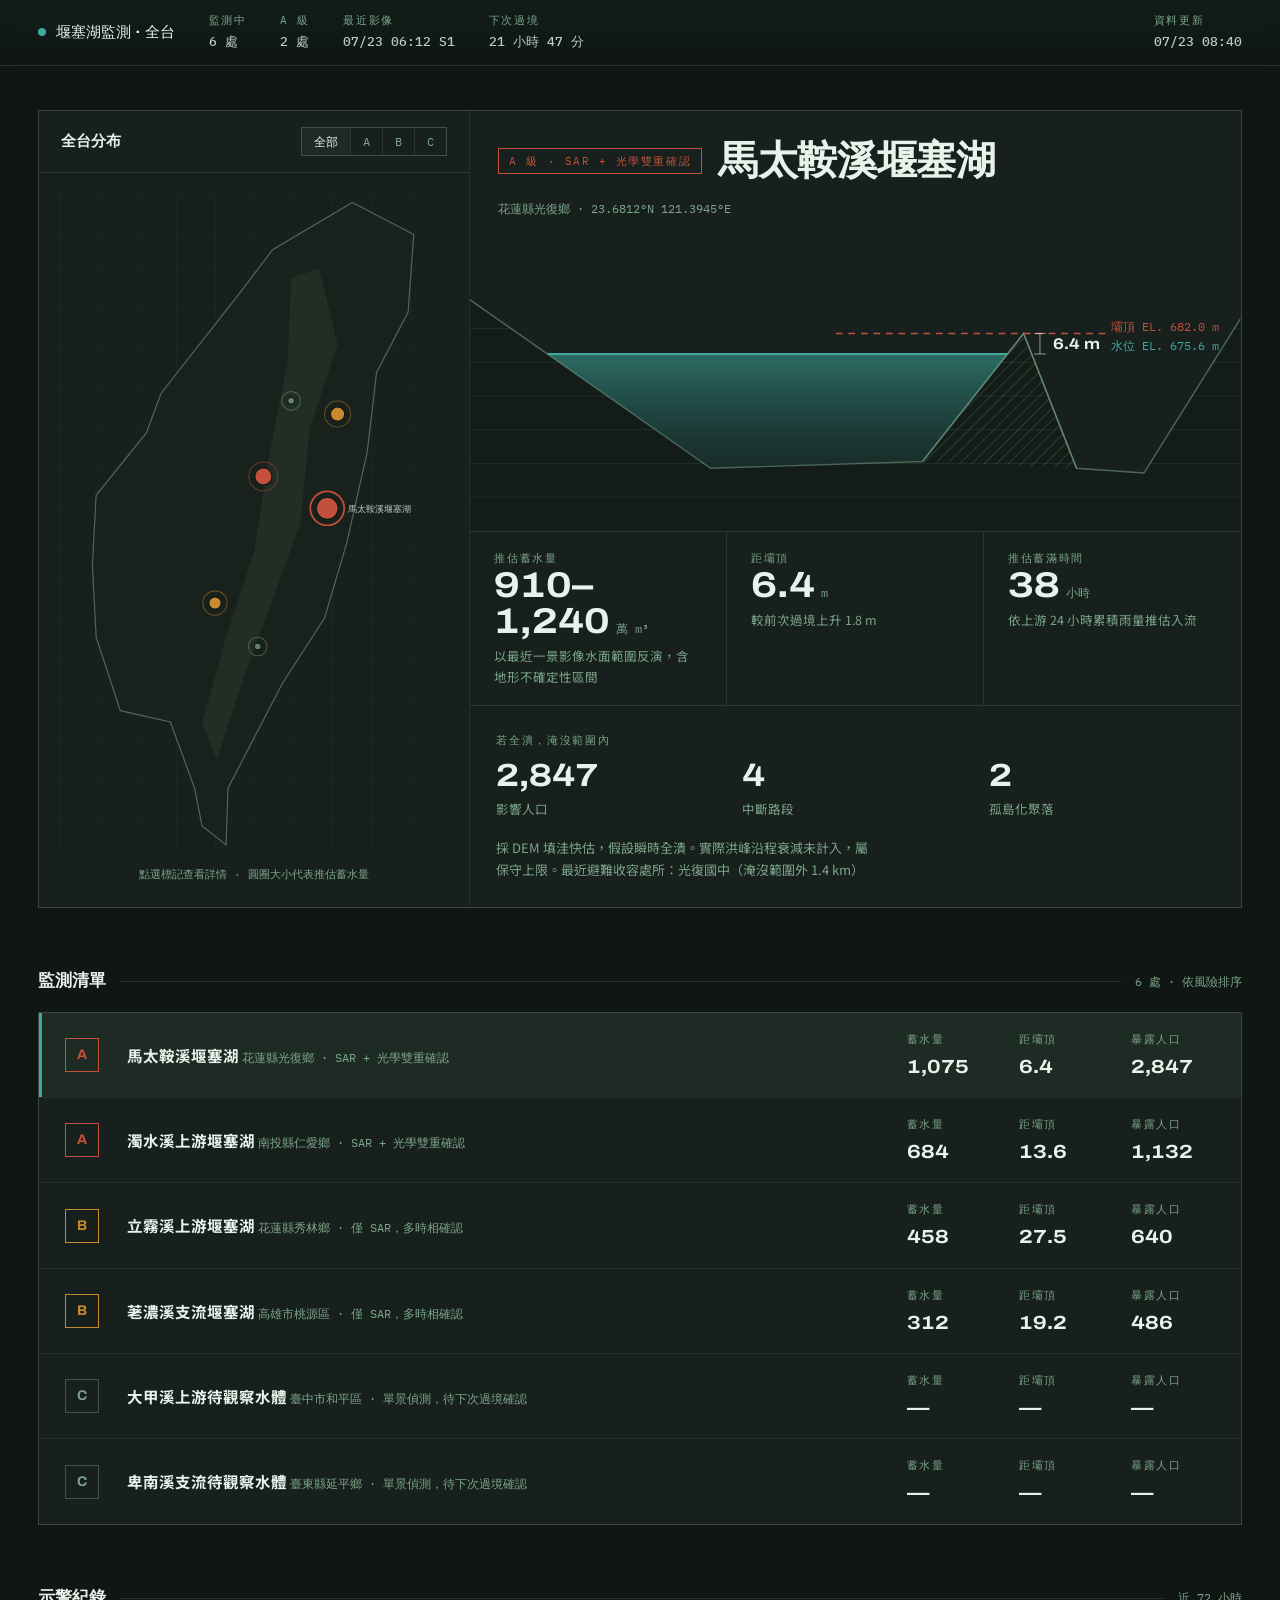
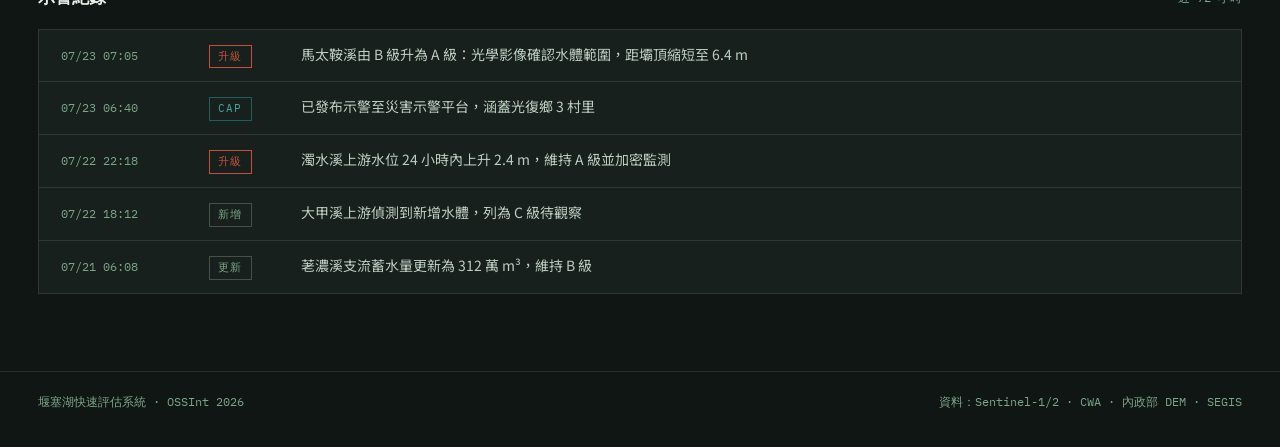
==== code/dashboard/index.html @ a456903e "Add 堰塞湖監測儀表板 (dashboard UI) Introduce a static dashboard prototype at code/dashboard: adds index.htm" ====
<!DOCTYPE html>
<html lang="zh-Hant">
<head>
<meta charset="UTF-8">
<meta name="viewport" content="width=device-width, initial-scale=1.0">
<title>堰塞湖監測 · 全台應變儀表板</title>
<link rel="preconnect" href="https://fonts.googleapis.com">
<link rel="preconnect" href="https://fonts.gstatic.com" crossorigin>
<link href="https://fonts.googleapis.com/css2?family=Archivo:wdth,wght@75..125,400..800&family=Noto+Sans+TC:wght@400;500;700&family=IBM+Plex+Mono:wght@400;500&display=swap" rel="stylesheet">
<link rel="stylesheet" href="styles.css">
</head>
<body>

<!-- ═══ 狀態列 ═══ -->
<div class="statusbar">
  <div class="wrap">
    <span class="sysname"><span class="pulse"></span>堰塞湖監測 · 全台</span>
    <div class="stat"><span class="label">監測中</span><b data-bind="countAll">—</b></div>
    <div class="stat"><span class="label">A 級</span><b data-bind="countA">—</b></div>
    <div class="stat"><span class="label">最近影像</span><b>07/23 06:12 S1</b></div>
    <div class="stat"><span class="label">下次過境</span><b>21 小時 47 分</b></div>
    <span class="spacer"></span>
    <div class="stat"><span class="label">資料更新</span><b>07/23 08:40</b></div>
  </div>
</div>

<main class="wrap">

  <!-- ═══ 主視圖：平面地圖 + 詳情 ═══ -->
  <section class="board">

    <!-- 地圖 -->
    <div class="panel map-panel">
      <div class="panel-head">
        <h2>全台分布</h2>
        <div class="filters" role="group" aria-label="依風險等級篩選">
          <button class="filter is-on" data-filter="all">全部</button>
          <button class="filter" data-filter="A">A</button>
          <button class="filter" data-filter="B">B</button>
          <button class="filter" data-filter="C">C</button>
        </div>
      </div>

      <div class="map-stage">
        <svg id="map" viewBox="0 0 460 780" role="img"
             aria-label="台灣平面圖，標示各處監測中的堰塞湖位置">
          <defs>
            <pattern id="grid" width="46" height="46" patternUnits="userSpaceOnUse">
              <path d="M46 0 L0 0 0 46" fill="none" stroke="rgba(202,216,206,.07)" stroke-width="1"/>
            </pattern>
          </defs>
          <rect x="0" y="0" width="460" height="780" fill="url(#grid)"/>
          <g id="mapBase"></g>
          <g id="mapMarkers"></g>
        </svg>
        <p class="map-note">點選標記查看詳情 · 圓圈大小代表推估蓄水量</p>
      </div>
    </div>

    <!-- 詳情 -->
    <div class="panel detail-panel">
      <div class="detail-head">
        <span class="grade" data-bind="grade">—</span>
        <h1 data-bind="name">—</h1>
        <span class="where" data-bind="where">—</span>
      </div>

      <svg id="section" class="section-figure" viewBox="0 0 800 300" role="img"
           aria-label="所選堰塞湖的縱剖面與目前水位">
        <defs>
          <clipPath id="terrainClip">
            <path d="M0 60 L250 235 L470 228 L575 95 L630 235 L700 240 L800 80 L800 300 L0 300 Z"/>
          </clipPath>
          <linearGradient id="waterGrad" x1="0" y1="0" x2="0" y2="1">
            <stop offset="0%" stop-color="#3FA9A0" stop-opacity=".55"/>
            <stop offset="100%" stop-color="#1E5F5C" stop-opacity=".2"/>
          </linearGradient>
          <pattern id="hatch" width="9" height="9" patternTransform="rotate(45)" patternUnits="userSpaceOnUse">
            <line x1="0" y1="0" x2="0" y2="9" stroke="#7CA48A" stroke-opacity=".35" stroke-width="1.4"/>
          </pattern>
        </defs>

        <path class="terrain-fill"
              d="M0 60 L250 235 L470 228 L575 95 L630 235 L700 240 L800 80 L800 300 L0 300 Z"/>
        <g clip-path="url(#terrainClip)" class="contours">
          <line x1="0" y1="90" x2="800" y2="90"/><line x1="0" y1="125" x2="800" y2="125"/>
          <line x1="0" y1="160" x2="800" y2="160"/><line x1="0" y1="195" x2="800" y2="195"/>
          <line x1="0" y1="230" x2="800" y2="230"/><line x1="0" y1="265" x2="800" y2="265"/>
        </g>
        <path d="M470 228 L575 95 L630 235 Z" fill="url(#hatch)"/>
        <path class="terrain-line" d="M470 228 L575 95 L630 235"/>
        <path class="terrain-line" d="M0 60 L250 235 L470 228 L575 95 L630 235 L700 240 L800 80"/>

        <g id="waterGroup">
          <path id="waterBody" d=""/>
          <line id="waterLine" x1="0" y1="0" x2="0" y2="0"/>
        </g>

        <line class="crest-line" x1="380" y1="95" x2="660" y2="95"/>
        <text class="axis-label crest" id="crestLabel" x="666" y="92">—</text>
        <text class="axis-label water" id="levelLabel" x="666" y="0">—</text>

        <g class="caliper" id="caliper">
          <line id="calLine" x1="592" y1="95" x2="592" y2="0"/>
          <line x1="586" y1="95" x2="598" y2="95"/>
          <line id="calFoot" x1="586" y1="0" x2="598" y2="0"/>
        </g>
        <text class="gap-value" id="gapLabel" x="606" y="0">—</text>
      </svg>

      <div class="readout">
        <div class="cell">
          <span class="label">推估蓄水量</span>
          <div><span class="num" data-bind="volume">—</span><span class="unit">萬 m³</span></div>
          <div class="sub" data-bind="volumeNote">—</div>
        </div>
        <div class="cell">
          <span class="label">距壩頂</span>
          <div><span class="num" data-bind="gap">—</span><span class="unit">m</span></div>
          <div class="sub" data-bind="gapNote">—</div>
        </div>
        <div class="cell">
          <span class="label">推估蓄滿時間</span>
          <div><span class="num" data-bind="fill">—</span><span class="unit">小時</span></div>
          <div class="sub" data-bind="fillNote">—</div>
        </div>
      </div>

      <div class="impact">
        <div>
          <span class="label">若全潰，淹沒範圍內</span>
          <div class="exposure">
            <div><span class="num" data-bind="people">—</span><div class="sub">影響人口</div></div>
            <div><span class="num" data-bind="roads">—</span><div class="sub">中斷路段</div></div>
            <div><span class="num" data-bind="isolated">—</span><div class="sub">孤島化聚落</div></div>
          </div>
          <p class="fineprint" data-bind="impactNote">—</p>
        </div>
      </div>
    </div>
  </section>

  <!-- ═══ 清單 ═══ -->
  <section class="sec">
    <div class="sec-head">
      <h2>監測清單</h2>
      <span class="rule"></span>
      <span class="count" data-bind="listCount">—</span>
    </div>
    <div class="lakes" id="lakeList"></div>
    <div class="empty" id="listEmpty" hidden>
      <b>此等級目前沒有監測中的堰塞湖</b>
      切換上方篩選查看其他等級。
    </div>
  </section>

  <!-- ═══ 示警紀錄 ═══ -->
  <section class="sec">
    <div class="sec-head">
      <h2>示警紀錄</h2>
      <span class="rule"></span>
      <span class="count">近 72 小時</span>
    </div>
    <div class="log" id="logList"></div>
  </section>

</main>

<footer>
  <div class="wrap">
    <span>堰塞湖快速評估系統 · OSSInt 2026</span>
    <span>資料：Sentinel-1/2 · CWA · 內政部 DEM · SEGIS</span>
  </div>
</footer>

<script src="app.js"></script>
</body>
</html>
---- code/dashboard/styles.css ----
/* ════════════════════════════════════════
   堰塞湖監測儀表板 · 樣式
   色系：山林夜色（松墨底 / 苔綠 / 玉青水體 / 琥珀·陶紅警戒）
   ════════════════════════════════════════ */

:root{
  --abyss:#0F1613;
  --stone:#17201C;
  --raised:#1E2A24;
  --line:rgba(202,216,206,.13);
  --line-strong:rgba(202,216,206,.26);
  --moss:#7CA48A;
  --fog:#BCCDC2;
  --snow:#E9F1EB;
  --jade:#3FA9A0;
  --jade-dim:#1E5F5C;
  --ochre:#C98A2E;
  --clay:#C2503C;

  --wide:'Archivo',system-ui,sans-serif;
  --sans:'Noto Sans TC',system-ui,sans-serif;
  --mono:'IBM Plex Mono',ui-monospace,monospace;
}

*{box-sizing:border-box;margin:0;padding:0}
body{
  background:var(--abyss);color:var(--fog);
  font-family:var(--sans);font-size:15px;line-height:1.7;
  -webkit-font-smoothing:antialiased;
}
button{font:inherit;color:inherit;background:none;border:none;cursor:pointer}
.wrap{max-width:1560px;margin:0 auto;padding:0 clamp(16px,3vw,44px)}

/* ── 共用元件 ── */
.num{
  font-family:var(--wide);
  font-variation-settings:'wdth' 118,'wght' 700;
  font-feature-settings:'tnum';
  color:var(--snow);line-height:1;
}
.label{
  font-family:var(--mono);font-size:10.5px;letter-spacing:.16em;
  color:var(--moss);text-transform:uppercase;display:block;
}
.unit{font-family:var(--mono);font-size:12px;color:var(--moss);margin-left:6px}
.sub{font-size:12.5px;color:var(--moss);margin-top:5px}
.fineprint{margin-top:18px;font-size:13px;color:var(--moss);max-width:54ch}

/* ── 狀態列 ── */
.statusbar{
  border-bottom:1px solid var(--line);
  background:linear-gradient(180deg,rgba(63,169,160,.05),transparent);
  position:sticky;top:0;z-index:20;backdrop-filter:blur(8px);
}
.statusbar .wrap{
  display:flex;align-items:center;gap:clamp(14px,2.6vw,34px);
  flex-wrap:wrap;padding-top:12px;padding-bottom:12px;
}
.sysname{
  font-family:var(--wide);font-variation-settings:'wdth' 112,'wght' 700;
  font-size:15px;color:var(--snow);display:flex;align-items:center;gap:10px;
  white-space:nowrap;
}
.pulse{
  width:8px;height:8px;border-radius:50%;background:var(--jade);
  box-shadow:0 0 0 0 rgba(63,169,160,.6);animation:pulse 2.4s infinite;
}
@keyframes pulse{70%{box-shadow:0 0 0 9px rgba(63,169,160,0)}100%{box-shadow:0 0 0 0 rgba(63,169,160,0)}}
.stat{display:flex;flex-direction:column;gap:1px}
.stat b{font-family:var(--mono);font-size:13px;color:var(--fog);font-weight:500}
.statusbar .spacer{flex:1}

/* ── 主版面 ── */
.board{
  display:grid;grid-template-columns:minmax(300px,430px) 1fr;
  gap:1px;background:var(--line);border:1px solid var(--line);
  margin-top:clamp(24px,3.6vw,44px);
}
.panel{background:var(--stone);min-width:0}
.panel-head{
  display:flex;align-items:center;justify-content:space-between;gap:14px;
  padding:16px clamp(14px,1.8vw,22px);border-bottom:1px solid var(--line);
}
.panel-head h2{
  font-family:var(--wide);font-variation-settings:'wdth' 105,'wght' 600;
  font-size:15px;color:var(--snow);
}

/* 篩選 */
.filters{display:flex;gap:1px;background:var(--line);border:1px solid var(--line)}
.filter{
  background:var(--stone);padding:4px 12px;
  font-family:var(--mono);font-size:11.5px;color:var(--moss);
  transition:background .16s ease,color .16s ease;
}
.filter:hover{background:var(--raised);color:var(--fog)}
.filter.is-on{background:var(--raised);color:var(--snow)}
.filter:focus-visible{outline:1px solid var(--jade);outline-offset:-1px}

/* ── 地圖 ── */
.map-stage{padding:clamp(10px,1.6vw,20px)}
#map{width:100%;height:auto;display:block;max-height:74vh}
.coast{fill:#18211C;stroke:rgba(124,164,138,.55);stroke-width:1.4}
.ridge{fill:rgba(124,164,138,.09);stroke:none}
.marker{cursor:pointer}
.marker circle.halo{fill:none;stroke-width:1.2;opacity:.45}
.marker circle.dot{stroke:#0F1613;stroke-width:1.4}
.marker.g-A circle.dot{fill:var(--clay)} .marker.g-A circle.halo{stroke:var(--clay)}
.marker.g-B circle.dot{fill:var(--ochre)} .marker.g-B circle.halo{stroke:var(--ochre)}
.marker.g-C circle.dot{fill:var(--moss);opacity:.75} .marker.g-C circle.halo{stroke:var(--moss)}
.marker text{
  font-family:var(--mono);font-size:11px;fill:var(--fog);
  opacity:0;transition:opacity .18s ease;
}
.marker:hover text,.marker.is-active text{opacity:1}
.marker.is-active circle.halo{opacity:1;stroke-width:2}
.marker:focus-visible{outline:none}
.marker:focus-visible circle.halo{opacity:1;stroke-width:2}
.marker.is-dim{opacity:.16;pointer-events:none}
.map-note{font-family:var(--mono);font-size:11px;color:var(--moss);margin-top:10px;text-align:center}

/* ── 詳情 ── */
.detail-panel{display:flex;flex-direction:column}
.detail-head{
  display:flex;align-items:flex-end;gap:16px;flex-wrap:wrap;
  padding:clamp(18px,2.4vw,28px) clamp(16px,2.2vw,28px) 18px;
}
.grade{
  font-family:var(--mono);font-size:11px;letter-spacing:.14em;
  border:1px solid var(--line-strong);color:var(--moss);
  padding:3px 10px;align-self:center;white-space:nowrap;
}
.grade.g-A{border-color:var(--clay);color:var(--clay)}
.grade.g-B{border-color:var(--ochre);color:var(--ochre)}
.detail-head h1{
  font-family:var(--wide);font-variation-settings:'wdth' 108,'wght' 700;
  font-size:clamp(24px,3.4vw,40px);color:var(--snow);line-height:1.1;
  letter-spacing:-.01em;
}
.where{font-family:var(--mono);font-size:12px;color:var(--moss);padding-bottom:5px}

/* 剖面 */
.section-figure{width:100%;height:auto;display:block}
.terrain-fill{fill:#141C18}
.contours line{stroke:#7CA48A;stroke-opacity:.14;stroke-width:1}
.terrain-line{fill:none;stroke:#7CA48A;stroke-opacity:.55;stroke-width:1.5}
#waterBody{fill:url(#waterGrad)}
#waterLine{stroke:var(--jade);stroke-width:2}
.crest-line{stroke:var(--clay);stroke-width:1.4;stroke-dasharray:7 6}
.axis-label{font-family:var(--mono);font-size:12px}
.axis-label.crest{fill:var(--clay)}
.axis-label.water{fill:var(--jade)}
.caliper line{stroke:var(--snow);stroke-opacity:.6;stroke-width:1}
.gap-value{
  font-family:var(--wide);font-size:16px;font-weight:700;fill:var(--snow);
  font-variation-settings:'wdth' 115;
}

/* 讀數 */
.readout{display:grid;grid-template-columns:repeat(3,1fr);border-top:1px solid var(--line)}
.readout .cell{padding:18px clamp(14px,2vw,24px);border-right:1px solid var(--line)}
.readout .cell:last-child{border-right:none}
.readout .num{font-size:clamp(24px,2.8vw,36px)}

/* 影響 */
.impact{border-top:1px solid var(--line);padding:clamp(18px,2.2vw,26px);flex:1}
.exposure{display:grid;grid-template-columns:repeat(3,1fr);gap:20px;margin-top:10px}
.exposure .num{font-size:clamp(22px,2.6vw,32px)}

/* ── 區段 ── */
.sec{margin-top:clamp(32px,4.6vw,60px)}
.sec-head{display:flex;align-items:center;gap:14px;margin-bottom:16px}
.sec-head h2{
  font-family:var(--wide);font-variation-settings:'wdth' 105,'wght' 600;
  font-size:17px;color:var(--snow);white-space:nowrap;
}
.sec-head .rule{flex:1;height:1px;background:var(--line)}
.sec-head .count{font-family:var(--mono);font-size:11.5px;color:var(--moss)}

/* ── 清單 ── */
.lakes{display:grid;gap:1px;background:var(--line);border:1px solid var(--line)}
.lake{
  background:var(--stone);padding:18px clamp(16px,2vw,26px);width:100%;
  display:grid;grid-template-columns:auto 1fr repeat(3,minmax(84px,auto));
  gap:clamp(14px,2.2vw,30px);align-items:center;text-align:left;
  transition:background .18s ease;
}
.lake:hover{background:var(--raised)}
.lake:focus-visible{outline:none;box-shadow:inset 0 0 0 1px var(--jade)}
.lake.is-active{background:var(--raised);box-shadow:inset 3px 0 0 var(--jade)}
.tier{
  width:34px;height:34px;display:grid;place-items:center;
  font-family:var(--wide);font-variation-settings:'wdth' 100,'wght' 700;
  font-size:14px;border:1.5px solid var(--line-strong);color:var(--moss);
}
.tier.g-A{color:var(--clay);border-color:var(--clay)}
.tier.g-B{color:var(--ochre);border-color:var(--ochre)}
.lake .name{font-weight:700;color:var(--snow);font-size:15.5px}
.lake .meta{font-family:var(--mono);font-size:11.5px;color:var(--moss);margin-top:2px}
.lake .kv .num{font-size:19px}
.lake .kv .label{margin-bottom:5px}
.bar{height:3px;background:var(--line);position:relative;margin-top:8px;min-width:70px}
.bar i{position:absolute;left:0;top:0;bottom:0;background:var(--jade-dim)}
.bar i.g-A{background:var(--clay)}
.bar i.g-B{background:var(--ochre)}

/* ── 示警紀錄 ── */
.log{border:1px solid var(--line);background:var(--stone)}
.log-row{
  display:grid;grid-template-columns:132px 76px 1fr;gap:16px;
  padding:13px clamp(14px,2vw,22px);border-bottom:1px solid var(--line);
  align-items:baseline;font-size:14px;
}
.log-row:last-child{border-bottom:none}
.log-row time{font-family:var(--mono);font-size:12px;color:var(--moss)}
.tag{
  font-family:var(--mono);font-size:10.5px;letter-spacing:.1em;
  padding:2px 8px;border:1px solid var(--line-strong);color:var(--moss);
  justify-self:start;
}
.tag.cap{color:var(--jade);border-color:var(--jade-dim)}
.tag.up{color:var(--clay);border-color:var(--clay)}

/* 空狀態 */
.empty{
  padding:30px;text-align:center;color:var(--moss);font-size:14px;
  border:1px dashed var(--line-strong);background:var(--stone);
}
.empty b{display:block;color:var(--fog);font-weight:500;margin-bottom:4px}

footer{margin-top:clamp(40px,6vw,80px);border-top:1px solid var(--line)}
footer .wrap{
  padding-top:20px;padding-bottom:36px;
  display:flex;justify-content:space-between;flex-wrap:wrap;gap:10px;
  font-family:var(--mono);font-size:11.5px;color:var(--moss);
}

/* ── 動畫 ── */
#waterGroup{transition:transform .8s cubic-bezier(.22,.7,.3,1)}
.marker circle.dot{transition:r .3s ease}

/* ── 響應式 ── */
@media (max-width:1100px){
  .board{grid-template-columns:1fr}
  #map{max-height:56vh}
}
@media (max-width:860px){
  .lake{grid-template-columns:auto 1fr;row-gap:16px}
  .lake .kv:nth-of-type(1){grid-column:1/-1}
  .exposure{grid-template-columns:1fr;gap:16px}
}
@media (max-width:720px){
  .readout{grid-template-columns:1fr}
  .readout .cell{border-right:none;border-bottom:1px solid var(--line)}
  .readout .cell:last-child{border-bottom:none}
}
@media (max-width:640px){
  .log-row{grid-template-columns:1fr;gap:5px}
}
@media (prefers-reduced-motion:reduce){
  *{animation:none!important;transition:none!important}
}
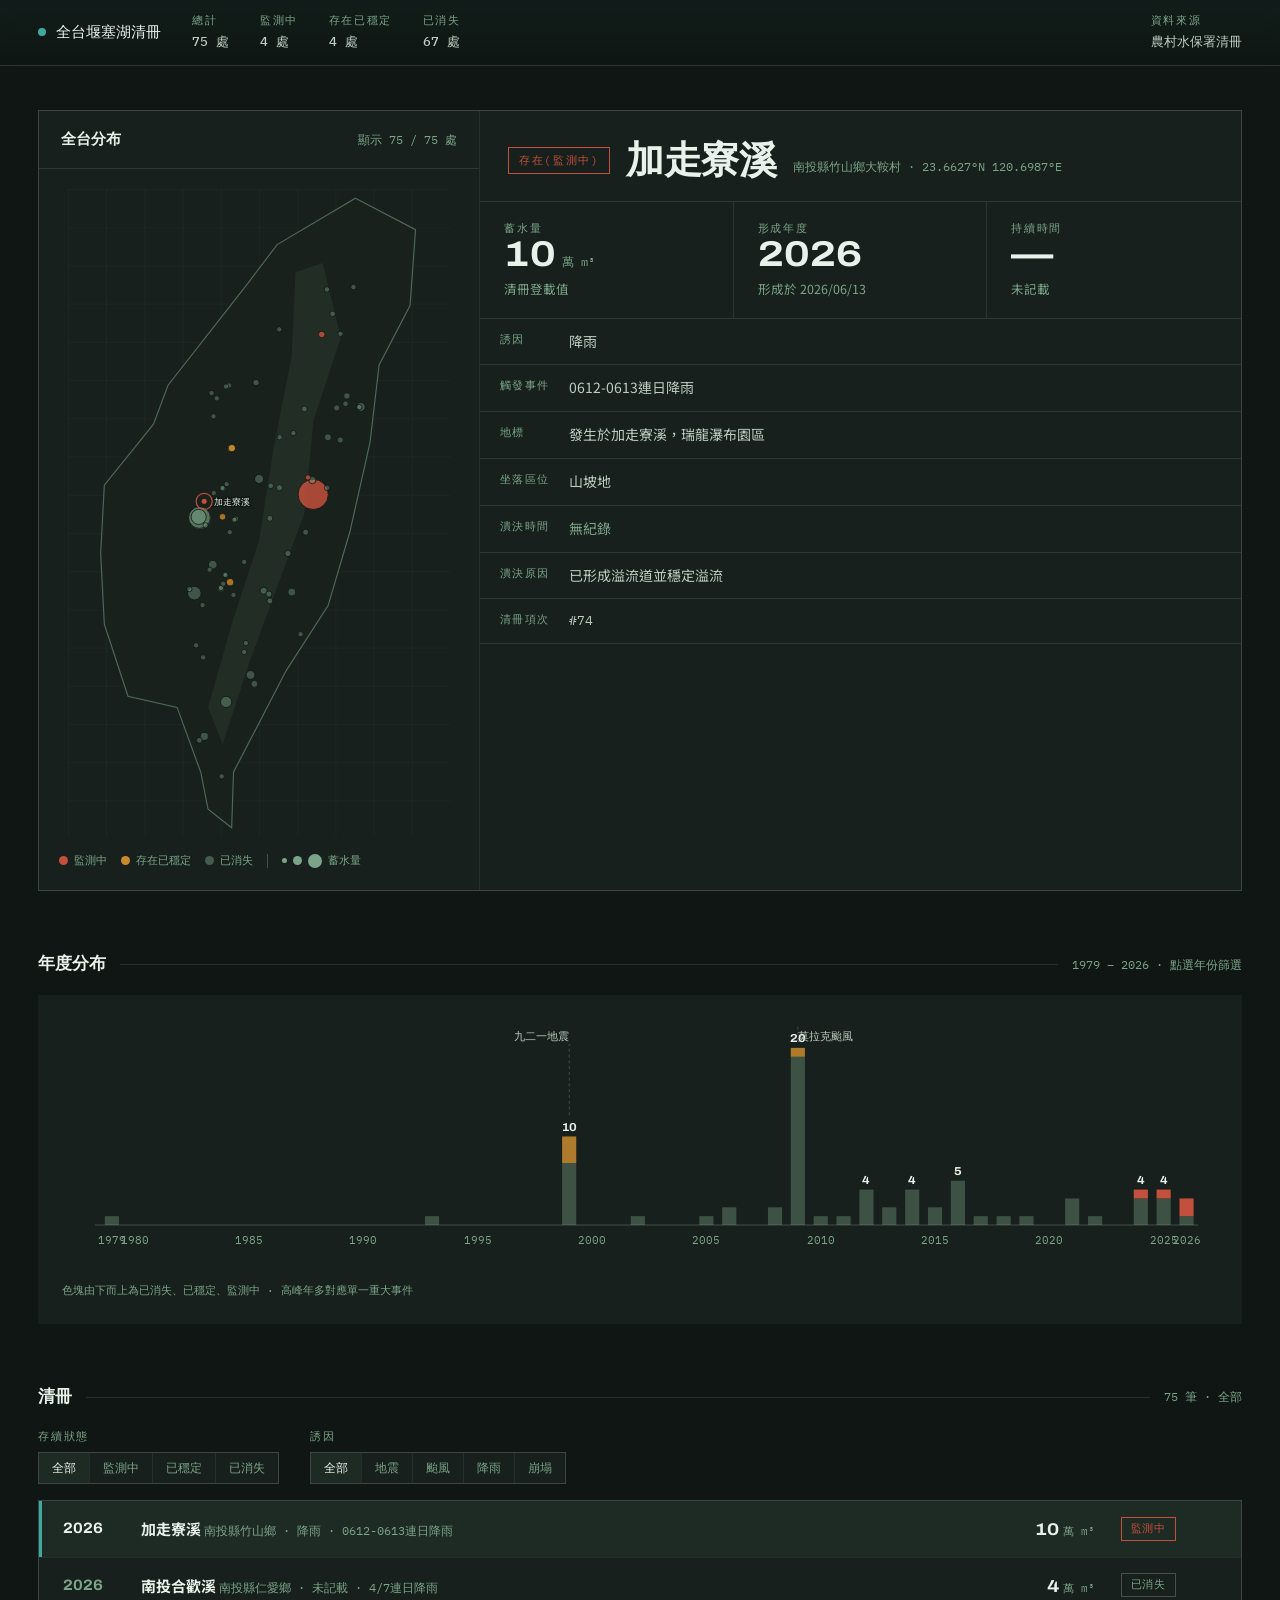
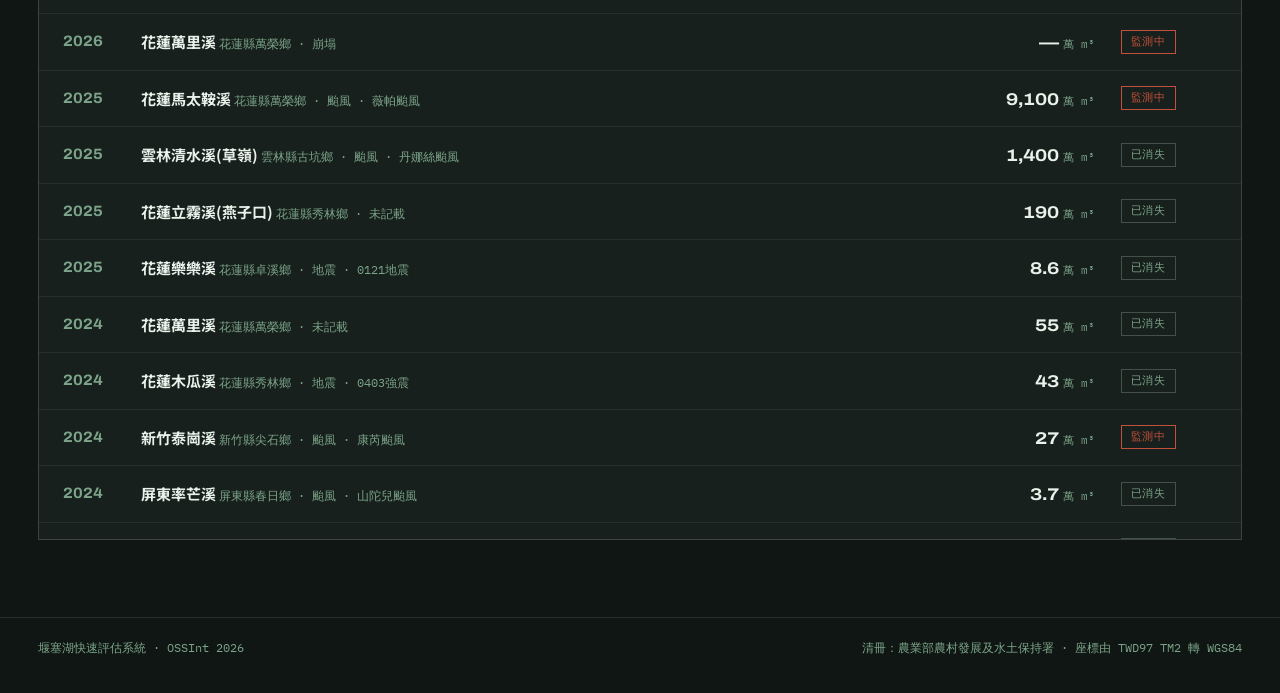
==== commit 11537997: "new dashboard" ====
--- a/code/dashboard/index.html
+++ b/code/dashboard/index.html
@@ -3,7 +3,7 @@
 <head>
 <meta charset="UTF-8">
 <meta name="viewport" content="width=device-width, initial-scale=1.0">
-<title>堰塞湖監測 · 全台應變儀表板</title>
+<title>全台堰塞湖清冊 · 空間分析</title>
 <link rel="preconnect" href="https://fonts.googleapis.com">
 <link rel="preconnect" href="https://fonts.gstatic.com" crossorigin>
 <link href="https://fonts.googleapis.com/css2?family=Archivo:wdth,wght@75..125,400..800&family=Noto+Sans+TC:wght@400;500;700&family=IBM+Plex+Mono:wght@400;500&display=swap" rel="stylesheet">
@@ -11,39 +11,33 @@
 </head>
 <body>
 
-<!-- ═══ 狀態列 ═══ -->
+<!-- 狀態列 -->
 <div class="statusbar">
   <div class="wrap">
-    <span class="sysname"><span class="pulse"></span>堰塞湖監測 · 全台</span>
-    <div class="stat"><span class="label">監測中</span><b data-bind="countAll">—</b></div>
-    <div class="stat"><span class="label">A 級</span><b data-bind="countA">—</b></div>
-    <div class="stat"><span class="label">最近影像</span><b>07/23 06:12 S1</b></div>
-    <div class="stat"><span class="label">下次過境</span><b>21 小時 47 分</b></div>
+    <span class="sysname"><span class="pulse"></span>全台堰塞湖清冊</span>
+    <div class="stat"><span class="label">總計</span><b data-bind="countAll">—</b></div>
+    <div class="stat"><span class="label">監測中</span><b data-bind="countWatch">—</b></div>
+    <div class="stat"><span class="label">存在已穩定</span><b data-bind="countStable">—</b></div>
+    <div class="stat"><span class="label">已消失</span><b data-bind="countGone">—</b></div>
     <span class="spacer"></span>
-    <div class="stat"><span class="label">資料更新</span><b>07/23 08:40</b></div>
+    <div class="stat"><span class="label">資料來源</span><b>農村水保署清冊</b></div>
   </div>
 </div>
 
 <main class="wrap">
 
-  <!-- ═══ 主視圖：平面地圖 + 詳情 ═══ -->
+  <!-- 主視圖 -->
   <section class="board">
 
-    <!-- 地圖 -->
     <div class="panel map-panel">
       <div class="panel-head">
         <h2>全台分布</h2>
-        <div class="filters" role="group" aria-label="依風險等級篩選">
-          <button class="filter is-on" data-filter="all">全部</button>
-          <button class="filter" data-filter="A">A</button>
-          <button class="filter" data-filter="B">B</button>
-          <button class="filter" data-filter="C">C</button>
-        </div>
+        <span class="head-note" data-bind="mapCount">—</span>
       </div>
 
       <div class="map-stage">
         <svg id="map" viewBox="0 0 460 780" role="img"
-             aria-label="台灣平面圖，標示各處監測中的堰塞湖位置">
+             aria-label="台灣平面圖，標示歷年堰塞湖位置">
           <defs>
             <pattern id="grid" width="46" height="46" patternUnits="userSpaceOnUse">
               <path d="M46 0 L0 0 0 46" fill="none" stroke="rgba(202,216,206,.07)" stroke-width="1"/>
@@ -53,115 +47,96 @@
           <g id="mapBase"></g>
           <g id="mapMarkers"></g>
         </svg>
-        <p class="map-note">點選標記查看詳情 · 圓圈大小代表推估蓄水量</p>
+
+        <div class="map-legend">
+          <span><i class="key k-watch"></i>監測中</span>
+          <span><i class="key k-stable"></i>存在已穩定</span>
+          <span><i class="key k-gone"></i>已消失</span>
+          <span class="sep"></span>
+          <span class="scale"><i class="key sz-s"></i><i class="key sz-m"></i><i class="key sz-l"></i>蓄水量</span>
+        </div>
       </div>
     </div>
 
-    <!-- 詳情 -->
     <div class="panel detail-panel">
       <div class="detail-head">
-        <span class="grade" data-bind="grade">—</span>
+        <span class="grade" data-bind="status">—</span>
         <h1 data-bind="name">—</h1>
         <span class="where" data-bind="where">—</span>
       </div>
 
-      <svg id="section" class="section-figure" viewBox="0 0 800 300" role="img"
-           aria-label="所選堰塞湖的縱剖面與目前水位">
-        <defs>
-          <clipPath id="terrainClip">
-            <path d="M0 60 L250 235 L470 228 L575 95 L630 235 L700 240 L800 80 L800 300 L0 300 Z"/>
-          </clipPath>
-          <linearGradient id="waterGrad" x1="0" y1="0" x2="0" y2="1">
-            <stop offset="0%" stop-color="#3FA9A0" stop-opacity=".55"/>
-            <stop offset="100%" stop-color="#1E5F5C" stop-opacity=".2"/>
-          </linearGradient>
-          <pattern id="hatch" width="9" height="9" patternTransform="rotate(45)" patternUnits="userSpaceOnUse">
-            <line x1="0" y1="0" x2="0" y2="9" stroke="#7CA48A" stroke-opacity=".35" stroke-width="1.4"/>
-          </pattern>
-        </defs>
-
-        <path class="terrain-fill"
-              d="M0 60 L250 235 L470 228 L575 95 L630 235 L700 240 L800 80 L800 300 L0 300 Z"/>
-        <g clip-path="url(#terrainClip)" class="contours">
-          <line x1="0" y1="90" x2="800" y2="90"/><line x1="0" y1="125" x2="800" y2="125"/>
-          <line x1="0" y1="160" x2="800" y2="160"/><line x1="0" y1="195" x2="800" y2="195"/>
-          <line x1="0" y1="230" x2="800" y2="230"/><line x1="0" y1="265" x2="800" y2="265"/>
-        </g>
-        <path d="M470 228 L575 95 L630 235 Z" fill="url(#hatch)"/>
-        <path class="terrain-line" d="M470 228 L575 95 L630 235"/>
-        <path class="terrain-line" d="M0 60 L250 235 L470 228 L575 95 L630 235 L700 240 L800 80"/>
-
-        <g id="waterGroup">
-          <path id="waterBody" d=""/>
-          <line id="waterLine" x1="0" y1="0" x2="0" y2="0"/>
-        </g>
-
-        <line class="crest-line" x1="380" y1="95" x2="660" y2="95"/>
-        <text class="axis-label crest" id="crestLabel" x="666" y="92">—</text>
-        <text class="axis-label water" id="levelLabel" x="666" y="0">—</text>
-
-        <g class="caliper" id="caliper">
-          <line id="calLine" x1="592" y1="95" x2="592" y2="0"/>
-          <line x1="586" y1="95" x2="598" y2="95"/>
-          <line id="calFoot" x1="586" y1="0" x2="598" y2="0"/>
-        </g>
-        <text class="gap-value" id="gapLabel" x="606" y="0">—</text>
-      </svg>
-
       <div class="readout">
         <div class="cell">
-          <span class="label">推估蓄水量</span>
+          <span class="label">蓄水量</span>
           <div><span class="num" data-bind="volume">—</span><span class="unit">萬 m³</span></div>
           <div class="sub" data-bind="volumeNote">—</div>
         </div>
         <div class="cell">
-          <span class="label">距壩頂</span>
-          <div><span class="num" data-bind="gap">—</span><span class="unit">m</span></div>
-          <div class="sub" data-bind="gapNote">—</div>
+          <span class="label">形成年度</span>
+          <div><span class="num" data-bind="year">—</span></div>
+          <div class="sub" data-bind="formed">—</div>
         </div>
         <div class="cell">
-          <span class="label">推估蓄滿時間</span>
-          <div><span class="num" data-bind="fill">—</span><span class="unit">小時</span></div>
-          <div class="sub" data-bind="fillNote">—</div>
+          <span class="label">持續時間</span>
+          <div><span class="num" data-bind="duration">—</span><span class="unit" data-bind="durationUnit"></span></div>
+          <div class="sub" data-bind="durationNote">—</div>
         </div>
       </div>
 
-      <div class="impact">
-        <div>
-          <span class="label">若全潰，淹沒範圍內</span>
-          <div class="exposure">
-            <div><span class="num" data-bind="people">—</span><div class="sub">影響人口</div></div>
-            <div><span class="num" data-bind="roads">—</span><div class="sub">中斷路段</div></div>
-            <div><span class="num" data-bind="isolated">—</span><div class="sub">孤島化聚落</div></div>
-          </div>
-          <p class="fineprint" data-bind="impactNote">—</p>
-        </div>
-      </div>
+      <dl class="facts" id="facts"></dl>
     </div>
   </section>
 
-  <!-- ═══ 清單 ═══ -->
+  <!-- 年度分布 -->
   <section class="sec">
     <div class="sec-head">
-      <h2>監測清單</h2>
+      <h2>年度分布</h2>
+      <span class="rule"></span>
+      <span class="count">1979 – 2026 · 點選年份篩選</span>
+    </div>
+    <div class="panel timeline-panel">
+      <svg id="timeline" viewBox="0 0 1200 260" role="img"
+           aria-label="各年度堰塞湖形成數量長條圖"></svg>
+      <p class="map-note" data-bind="timelineNote">—</p>
+    </div>
+  </section>
+
+  <!-- 篩選與清單 -->
+  <section class="sec">
+    <div class="sec-head">
+      <h2>清冊</h2>
       <span class="rule"></span>
       <span class="count" data-bind="listCount">—</span>
     </div>
+
+    <div class="filterbar">
+      <div class="filter-group" role="group" aria-label="依存續狀態篩選">
+        <span class="label">存續狀態</span>
+        <div class="filters">
+          <button class="filter is-on" data-kind="status" data-val="all">全部</button>
+          <button class="filter" data-kind="status" data-val="watch">監測中</button>
+          <button class="filter" data-kind="status" data-val="stable">已穩定</button>
+          <button class="filter" data-kind="status" data-val="gone">已消失</button>
+        </div>
+      </div>
+      <div class="filter-group" role="group" aria-label="依誘因篩選">
+        <span class="label">誘因</span>
+        <div class="filters">
+          <button class="filter is-on" data-kind="cause" data-val="all">全部</button>
+          <button class="filter" data-kind="cause" data-val="quake">地震</button>
+          <button class="filter" data-kind="cause" data-val="typhoon">颱風</button>
+          <button class="filter" data-kind="cause" data-val="rain">降雨</button>
+          <button class="filter" data-kind="cause" data-val="slide">崩塌</button>
+        </div>
+      </div>
+      <button class="reset" id="resetBtn" hidden>清除篩選</button>
+    </div>
+
     <div class="lakes" id="lakeList"></div>
     <div class="empty" id="listEmpty" hidden>
-      <b>此等級目前沒有監測中的堰塞湖</b>
-      切換上方篩選查看其他等級。
+      <b>沒有符合條件的紀錄</b>
+      放寬篩選條件，或清除年份選取。
     </div>
-  </section>
-
-  <!-- ═══ 示警紀錄 ═══ -->
-  <section class="sec">
-    <div class="sec-head">
-      <h2>示警紀錄</h2>
-      <span class="rule"></span>
-      <span class="count">近 72 小時</span>
-    </div>
-    <div class="log" id="logList"></div>
   </section>
 
 </main>
@@ -169,10 +144,11 @@
 <footer>
   <div class="wrap">
     <span>堰塞湖快速評估系統 · OSSInt 2026</span>
-    <span>資料：Sentinel-1/2 · CWA · 內政部 DEM · SEGIS</span>
+    <span>清冊：農業部農村發展及水土保持署 · 座標由 TWD97 TM2 轉 WGS84</span>
   </div>
 </footer>
 
+<script src="data/lakes.js"></script>
 <script src="app.js"></script>
 </body>
-</html>
+</html>
--- a/code/dashboard/styles.css
+++ b/code/dashboard/styles.css
@@ -1,6 +1,7 @@
 /* ════════════════════════════════════════
-   堰塞湖監測儀表板 · 樣式
-   色系：山林夜色（松墨底 / 苔綠 / 玉青水體 / 琥珀·陶紅警戒）
+   全台堰塞湖清冊 · 樣式
+   色系：山林夜色（松墨底 / 苔綠 / 玉青 / 琥珀·陶紅）
+   狀態色：陶紅=監測中　琥珀=已穩定　苔綠=已消失
    ════════════════════════════════════════ */
 
 :root{
@@ -31,7 +32,7 @@
 button{font:inherit;color:inherit;background:none;border:none;cursor:pointer}
 .wrap{max-width:1560px;margin:0 auto;padding:0 clamp(16px,3vw,44px)}
 
-/* ── 共用元件 ── */
+/* ── 共用 ── */
 .num{
   font-family:var(--wide);
   font-variation-settings:'wdth' 118,'wght' 700;
@@ -44,7 +45,6 @@
 }
 .unit{font-family:var(--mono);font-size:12px;color:var(--moss);margin-left:6px}
 .sub{font-size:12.5px;color:var(--moss);margin-top:5px}
-.fineprint{margin-top:18px;font-size:13px;color:var(--moss);max-width:54ch}
 
 /* ── 狀態列 ── */
 .statusbar{
@@ -53,7 +53,7 @@
   position:sticky;top:0;z-index:20;backdrop-filter:blur(8px);
 }
 .statusbar .wrap{
-  display:flex;align-items:center;gap:clamp(14px,2.6vw,34px);
+  display:flex;align-items:center;gap:clamp(14px,2.4vw,32px);
   flex-wrap:wrap;padding-top:12px;padding-bottom:12px;
 }
 .sysname{
@@ -70,9 +70,9 @@
 .stat b{font-family:var(--mono);font-size:13px;color:var(--fog);font-weight:500}
 .statusbar .spacer{flex:1}
 
-/* ── 主版面 ── */
+/* ── 版面 ── */
 .board{
-  display:grid;grid-template-columns:minmax(300px,430px) 1fr;
+  display:grid;grid-template-columns:minmax(300px,440px) 1fr;
   gap:1px;background:var(--line);border:1px solid var(--line);
   margin-top:clamp(24px,3.6vw,44px);
 }
@@ -85,39 +85,50 @@
   font-family:var(--wide);font-variation-settings:'wdth' 105,'wght' 600;
   font-size:15px;color:var(--snow);
 }
-
-/* 篩選 */
-.filters{display:flex;gap:1px;background:var(--line);border:1px solid var(--line)}
-.filter{
-  background:var(--stone);padding:4px 12px;
-  font-family:var(--mono);font-size:11.5px;color:var(--moss);
-  transition:background .16s ease,color .16s ease;
-}
-.filter:hover{background:var(--raised);color:var(--fog)}
-.filter.is-on{background:var(--raised);color:var(--snow)}
-.filter:focus-visible{outline:1px solid var(--jade);outline-offset:-1px}
+.head-note{font-family:var(--mono);font-size:11.5px;color:var(--moss)}
 
 /* ── 地圖 ── */
 .map-stage{padding:clamp(10px,1.6vw,20px)}
-#map{width:100%;height:auto;display:block;max-height:74vh}
+#map{width:100%;height:auto;display:block;max-height:72vh}
 .coast{fill:#18211C;stroke:rgba(124,164,138,.55);stroke-width:1.4}
 .ridge{fill:rgba(124,164,138,.09);stroke:none}
+
 .marker{cursor:pointer}
-.marker circle.halo{fill:none;stroke-width:1.2;opacity:.45}
-.marker circle.dot{stroke:#0F1613;stroke-width:1.4}
-.marker.g-A circle.dot{fill:var(--clay)} .marker.g-A circle.halo{stroke:var(--clay)}
-.marker.g-B circle.dot{fill:var(--ochre)} .marker.g-B circle.halo{stroke:var(--ochre)}
-.marker.g-C circle.dot{fill:var(--moss);opacity:.75} .marker.g-C circle.halo{stroke:var(--moss)}
+.marker circle.dot{stroke:#0F1613;stroke-width:1;transition:opacity .2s ease}
+.marker circle.halo{fill:none;stroke-width:1.4;opacity:0;transition:opacity .2s ease}
+.marker.s-watch  circle.dot{fill:var(--clay);fill-opacity:.85}
+.marker.s-watch  circle.halo{stroke:var(--clay)}
+.marker.s-stable circle.dot{fill:var(--ochre);fill-opacity:.8}
+.marker.s-stable circle.halo{stroke:var(--ochre)}
+.marker.s-gone   circle.dot{fill:var(--moss);fill-opacity:.4}
+.marker.s-gone   circle.halo{stroke:var(--moss)}
+.marker:hover circle.halo,
+.marker.is-active circle.halo,
+.marker:focus-visible circle.halo{opacity:1}
+.marker.is-active circle.dot{fill-opacity:1}
+.marker:focus-visible{outline:none}
+.marker.is-dim{opacity:.1;pointer-events:none}
 .marker text{
-  font-family:var(--mono);font-size:11px;fill:var(--fog);
-  opacity:0;transition:opacity .18s ease;
+  font-family:var(--mono);font-size:11px;fill:var(--snow);
+  opacity:0;transition:opacity .18s ease;paint-order:stroke;
+  stroke:#0F1613;stroke-width:3px;
 }
 .marker:hover text,.marker.is-active text{opacity:1}
-.marker.is-active circle.halo{opacity:1;stroke-width:2}
-.marker:focus-visible{outline:none}
-.marker:focus-visible circle.halo{opacity:1;stroke-width:2}
-.marker.is-dim{opacity:.16;pointer-events:none}
-.map-note{font-family:var(--mono);font-size:11px;color:var(--moss);margin-top:10px;text-align:center}
+
+.map-legend{
+  display:flex;align-items:center;gap:14px;flex-wrap:wrap;
+  margin-top:14px;font-family:var(--mono);font-size:11px;color:var(--moss);
+}
+.map-legend span{display:flex;align-items:center;gap:6px}
+.key{width:9px;height:9px;border-radius:50%;display:inline-block}
+.k-watch{background:var(--clay)}
+.k-stable{background:var(--ochre)}
+.k-gone{background:var(--moss);opacity:.45}
+.map-legend .sep{width:1px;height:14px;background:var(--line-strong);padding:0}
+.scale .sz-s{width:5px;height:5px;background:var(--moss)}
+.scale .sz-m{width:9px;height:9px;background:var(--moss)}
+.scale .sz-l{width:14px;height:14px;background:var(--moss)}
+.map-note{font-family:var(--mono);font-size:11px;color:var(--moss);margin-top:12px}
 
 /* ── 詳情 ── */
 .detail-panel{display:flex;flex-direction:column}
@@ -130,42 +141,80 @@
   border:1px solid var(--line-strong);color:var(--moss);
   padding:3px 10px;align-self:center;white-space:nowrap;
 }
-.grade.g-A{border-color:var(--clay);color:var(--clay)}
-.grade.g-B{border-color:var(--ochre);color:var(--ochre)}
+.grade.s-watch{border-color:var(--clay);color:var(--clay)}
+.grade.s-stable{border-color:var(--ochre);color:var(--ochre)}
 .detail-head h1{
   font-family:var(--wide);font-variation-settings:'wdth' 108,'wght' 700;
-  font-size:clamp(24px,3.4vw,40px);color:var(--snow);line-height:1.1;
+  font-size:clamp(23px,3.2vw,38px);color:var(--snow);line-height:1.15;
   letter-spacing:-.01em;
 }
 .where{font-family:var(--mono);font-size:12px;color:var(--moss);padding-bottom:5px}
 
-/* 剖面 */
-.section-figure{width:100%;height:auto;display:block}
-.terrain-fill{fill:#141C18}
-.contours line{stroke:#7CA48A;stroke-opacity:.14;stroke-width:1}
-.terrain-line{fill:none;stroke:#7CA48A;stroke-opacity:.55;stroke-width:1.5}
-#waterBody{fill:url(#waterGrad)}
-#waterLine{stroke:var(--jade);stroke-width:2}
-.crest-line{stroke:var(--clay);stroke-width:1.4;stroke-dasharray:7 6}
-.axis-label{font-family:var(--mono);font-size:12px}
-.axis-label.crest{fill:var(--clay)}
-.axis-label.water{fill:var(--jade)}
-.caliper line{stroke:var(--snow);stroke-opacity:.6;stroke-width:1}
-.gap-value{
-  font-family:var(--wide);font-size:16px;font-weight:700;fill:var(--snow);
-  font-variation-settings:'wdth' 115;
-}
-
-/* 讀數 */
 .readout{display:grid;grid-template-columns:repeat(3,1fr);border-top:1px solid var(--line)}
 .readout .cell{padding:18px clamp(14px,2vw,24px);border-right:1px solid var(--line)}
 .readout .cell:last-child{border-right:none}
 .readout .num{font-size:clamp(24px,2.8vw,36px)}
 
-/* 影響 */
-.impact{border-top:1px solid var(--line);padding:clamp(18px,2.2vw,26px);flex:1}
-.exposure{display:grid;grid-template-columns:repeat(3,1fr);gap:20px;margin-top:10px}
-.exposure .num{font-size:clamp(22px,2.6vw,32px)}
+/* 欄位表 */
+.facts{
+  border-top:1px solid var(--line);flex:1;
+  display:grid;grid-template-columns:auto 1fr;
+  align-content:start;
+}
+.facts dt{
+  font-family:var(--mono);font-size:11px;letter-spacing:.1em;color:var(--moss);
+  padding:11px clamp(12px,1.6vw,20px);border-bottom:1px solid var(--line);
+  white-space:nowrap;
+}
+.facts dd{
+  font-size:14px;color:var(--fog);
+  padding:11px clamp(14px,2vw,24px) 11px 0;border-bottom:1px solid var(--line);
+}
+.facts dd.mono{font-family:var(--mono);font-size:12.5px}
+.facts dd.muted{color:var(--moss)}
+
+/* ── 年度分布 ── */
+.timeline-panel{padding:clamp(16px,2vw,24px)}
+#timeline{width:100%;height:auto;display:block}
+.tl-bar{cursor:pointer;transition:opacity .18s ease}
+.tl-bar rect.hit{fill:transparent}
+.tl-bar rect.seg-gone{fill:var(--moss);fill-opacity:.38}
+.tl-bar rect.seg-stable{fill:var(--ochre);fill-opacity:.85}
+.tl-bar rect.seg-watch{fill:var(--clay)}
+.tl-bar:hover{opacity:.75}
+.tl-bar.is-on rect.seg-gone{fill-opacity:.7}
+.tl-bar.is-dim{opacity:.22}
+.tl-bar:focus-visible{outline:none}
+.tl-bar:focus-visible rect.seg-gone,
+.tl-bar:focus-visible rect.seg-stable,
+.tl-bar:focus-visible rect.seg-watch{stroke:var(--jade);stroke-width:1.5}
+.tl-axis{stroke:var(--line-strong);stroke-width:1}
+.tl-tick{font-family:var(--mono);font-size:11px;fill:var(--moss)}
+.tl-count{font-family:var(--wide);font-size:12px;font-weight:700;fill:var(--snow);
+  font-variation-settings:'wdth' 110}
+.tl-anno{font-family:var(--mono);font-size:11.5px;fill:var(--fog)}
+.tl-anno-line{stroke:var(--line-strong);stroke-width:1;stroke-dasharray:3 3}
+
+/* ── 篩選 ── */
+.filterbar{
+  display:flex;gap:clamp(16px,2.4vw,34px);flex-wrap:wrap;align-items:flex-end;
+  margin-bottom:16px;
+}
+.filter-group{display:flex;flex-direction:column;gap:7px}
+.filters{display:flex;gap:1px;background:var(--line);border:1px solid var(--line)}
+.filter{
+  background:var(--stone);padding:5px 13px;
+  font-family:var(--mono);font-size:11.5px;color:var(--moss);
+  transition:background .16s ease,color .16s ease;
+}
+.filter:hover{background:var(--raised);color:var(--fog)}
+.filter.is-on{background:var(--raised);color:var(--snow)}
+.filter:focus-visible{outline:1px solid var(--jade);outline-offset:-1px}
+.reset{
+  font-family:var(--mono);font-size:11.5px;color:var(--jade);
+  border-bottom:1px solid var(--jade-dim);padding-bottom:2px;
+}
+.reset:hover{color:var(--snow);border-color:var(--snow)}
 
 /* ── 區段 ── */
 .sec{margin-top:clamp(32px,4.6vw,60px)}
@@ -178,50 +227,35 @@
 .sec-head .count{font-family:var(--mono);font-size:11.5px;color:var(--moss)}
 
 /* ── 清單 ── */
-.lakes{display:grid;gap:1px;background:var(--line);border:1px solid var(--line)}
+.lakes{display:grid;gap:1px;background:var(--line);border:1px solid var(--line);
+  max-height:640px;overflow-y:auto}
 .lake{
-  background:var(--stone);padding:18px clamp(16px,2vw,26px);width:100%;
-  display:grid;grid-template-columns:auto 1fr repeat(3,minmax(84px,auto));
-  gap:clamp(14px,2.2vw,30px);align-items:center;text-align:left;
-  transition:background .18s ease;
+  background:var(--stone);padding:15px clamp(14px,2vw,24px);width:100%;
+  display:grid;grid-template-columns:52px 1fr minmax(90px,auto) minmax(96px,auto);
+  gap:clamp(12px,2vw,26px);align-items:center;text-align:left;
+  transition:background .16s ease;
 }
 .lake:hover{background:var(--raised)}
 .lake:focus-visible{outline:none;box-shadow:inset 0 0 0 1px var(--jade)}
 .lake.is-active{background:var(--raised);box-shadow:inset 3px 0 0 var(--jade)}
-.tier{
-  width:34px;height:34px;display:grid;place-items:center;
-  font-family:var(--wide);font-variation-settings:'wdth' 100,'wght' 700;
-  font-size:14px;border:1.5px solid var(--line-strong);color:var(--moss);
-}
-.tier.g-A{color:var(--clay);border-color:var(--clay)}
-.tier.g-B{color:var(--ochre);border-color:var(--ochre)}
-.lake .name{font-weight:700;color:var(--snow);font-size:15.5px}
+.lake .yr{
+  font-family:var(--wide);font-variation-settings:'wdth' 108,'wght' 700;
+  font-size:15px;color:var(--moss);font-feature-settings:'tnum';
+}
+.lake.is-active .yr{color:var(--snow)}
+.lake .name{font-weight:700;color:var(--snow);font-size:15px}
 .lake .meta{font-family:var(--mono);font-size:11.5px;color:var(--moss);margin-top:2px}
-.lake .kv .num{font-size:19px}
-.lake .kv .label{margin-bottom:5px}
-.bar{height:3px;background:var(--line);position:relative;margin-top:8px;min-width:70px}
-.bar i{position:absolute;left:0;top:0;bottom:0;background:var(--jade-dim)}
-.bar i.g-A{background:var(--clay)}
-.bar i.g-B{background:var(--ochre)}
-
-/* ── 示警紀錄 ── */
-.log{border:1px solid var(--line);background:var(--stone)}
-.log-row{
-  display:grid;grid-template-columns:132px 76px 1fr;gap:16px;
-  padding:13px clamp(14px,2vw,22px);border-bottom:1px solid var(--line);
-  align-items:baseline;font-size:14px;
-}
-.log-row:last-child{border-bottom:none}
-.log-row time{font-family:var(--mono);font-size:12px;color:var(--moss)}
-.tag{
-  font-family:var(--mono);font-size:10.5px;letter-spacing:.1em;
-  padding:2px 8px;border:1px solid var(--line-strong);color:var(--moss);
-  justify-self:start;
-}
-.tag.cap{color:var(--jade);border-color:var(--jade-dim)}
-.tag.up{color:var(--clay);border-color:var(--clay)}
-
-/* 空狀態 */
+.lake .vol{text-align:right}
+.lake .vol .num{font-size:17px}
+.lake .vol .u{font-family:var(--mono);font-size:10.5px;color:var(--moss);margin-left:4px}
+.pill{
+  font-family:var(--mono);font-size:10.5px;letter-spacing:.08em;
+  padding:2px 9px;border:1px solid var(--line-strong);color:var(--moss);
+  justify-self:start;white-space:nowrap;
+}
+.pill.s-watch{border-color:var(--clay);color:var(--clay)}
+.pill.s-stable{border-color:var(--ochre);color:var(--ochre)}
+
 .empty{
   padding:30px;text-align:center;color:var(--moss);font-size:14px;
   border:1px dashed var(--line-strong);background:var(--stone);
@@ -235,28 +269,24 @@
   font-family:var(--mono);font-size:11.5px;color:var(--moss);
 }
 
-/* ── 動畫 ── */
-#waterGroup{transition:transform .8s cubic-bezier(.22,.7,.3,1)}
-.marker circle.dot{transition:r .3s ease}
-
 /* ── 響應式 ── */
 @media (max-width:1100px){
   .board{grid-template-columns:1fr}
-  #map{max-height:56vh}
+  #map{max-height:54vh}
 }
 @media (max-width:860px){
-  .lake{grid-template-columns:auto 1fr;row-gap:16px}
-  .lake .kv:nth-of-type(1){grid-column:1/-1}
-  .exposure{grid-template-columns:1fr;gap:16px}
+  .lake{grid-template-columns:44px 1fr;row-gap:10px}
+  .lake .vol{text-align:left;grid-column:2}
+  .pill{grid-column:2}
+  .facts{grid-template-columns:1fr}
+  .facts dt{border-bottom:none;padding-bottom:0}
+  .facts dd{padding-left:clamp(12px,1.6vw,20px)}
 }
 @media (max-width:720px){
   .readout{grid-template-columns:1fr}
   .readout .cell{border-right:none;border-bottom:1px solid var(--line)}
   .readout .cell:last-child{border-bottom:none}
 }
-@media (max-width:640px){
-  .log-row{grid-template-columns:1fr;gap:5px}
-}
 @media (prefers-reduced-motion:reduce){
   *{animation:none!important;transition:none!important}
-}
+}
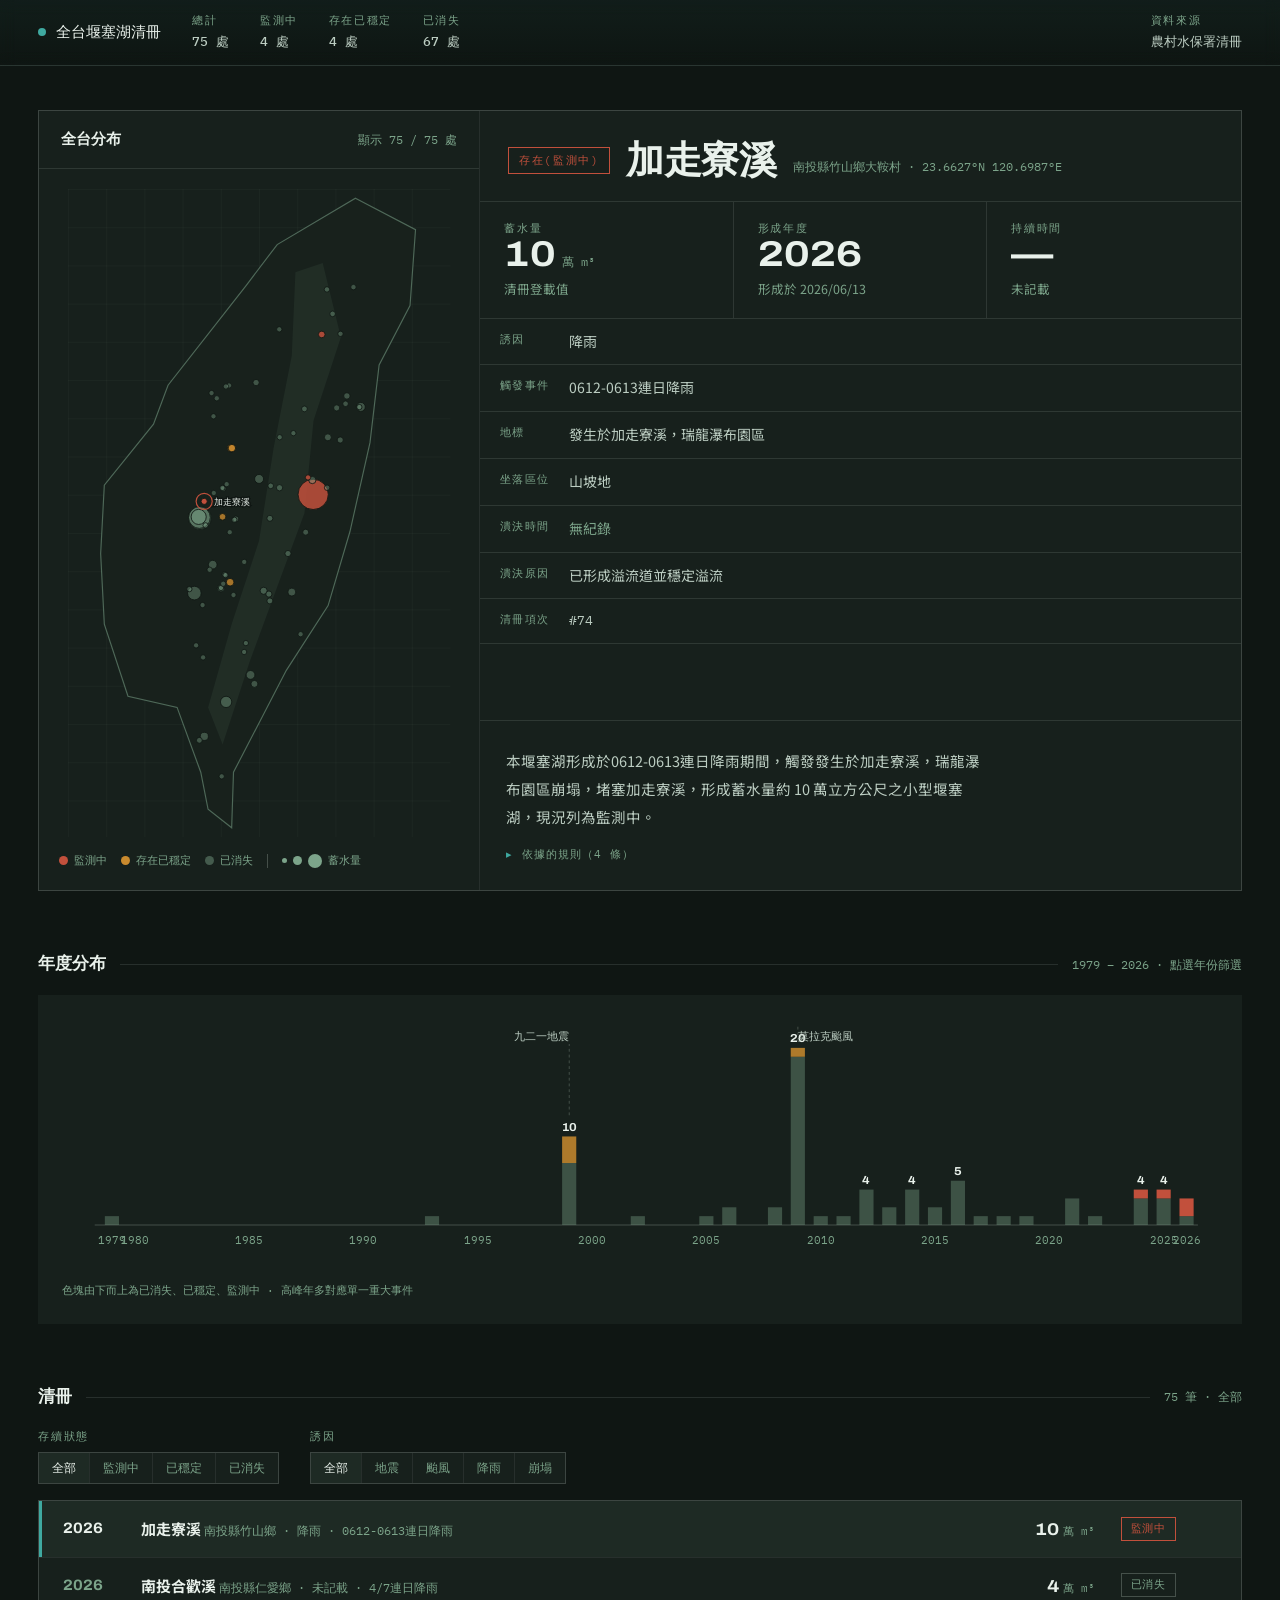
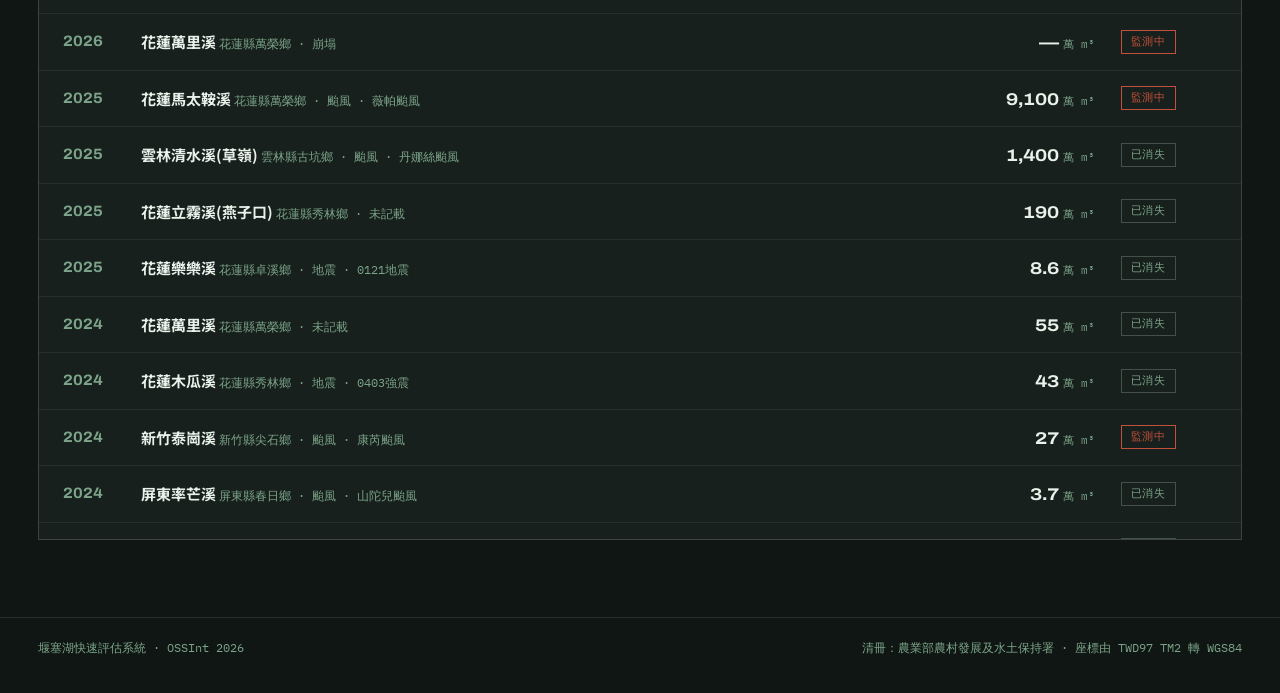
==== commit f41c2bb0: "big update" ====
--- a/code/dashboard/index.html
+++ b/code/dashboard/index.html
@@ -84,6 +84,8 @@
       </div>
 
       <dl class="facts" id="facts"></dl>
+
+      <div class="narrative" id="narrative"></div>
     </div>
   </section>
 
@@ -151,4 +153,4 @@
 <script src="data/lakes.js"></script>
 <script src="app.js"></script>
 </body>
-</html>+</html>
--- a/code/dashboard/styles.css
+++ b/code/dashboard/styles.css
@@ -256,6 +256,26 @@
 .pill.s-watch{border-color:var(--clay);color:var(--clay)}
 .pill.s-stable{border-color:var(--ochre);color:var(--ochre)}
 
+/* ── 成因敘述 ── */
+.narrative{border-top:1px solid var(--line);padding:clamp(16px,2.2vw,26px)}
+.narr-text{font-size:14.5px;line-height:1.95;color:var(--fog);max-width:60ch}
+.narr-empty{font-size:13.5px;color:var(--moss)}
+.narr-rules{margin-top:14px}
+.narr-rules summary{
+  font-family:var(--mono);font-size:11px;letter-spacing:.1em;
+  color:var(--moss);cursor:pointer;list-style:none;
+}
+.narr-rules summary::before{content:"▸ ";color:var(--jade)}
+.narr-rules[open] summary::before{content:"▾ "}
+.narr-rules summary:hover{color:var(--fog)}
+.narr-rules summary:focus-visible{outline:1px solid var(--jade);outline-offset:2px}
+.narr-rules ul{list-style:none;margin-top:10px;display:grid;gap:4px}
+.narr-rules li{
+  font-family:var(--mono);font-size:11.5px;color:var(--moss);
+  padding-left:14px;position:relative;
+}
+.narr-rules li::before{content:"·";position:absolute;left:2px;color:var(--jade-dim)}
+
 .empty{
   padding:30px;text-align:center;color:var(--moss);font-size:14px;
   border:1px dashed var(--line-strong);background:var(--stone);
@@ -289,4 +309,4 @@
 }
 @media (prefers-reduced-motion:reduce){
   *{animation:none!important;transition:none!important}
-}+}
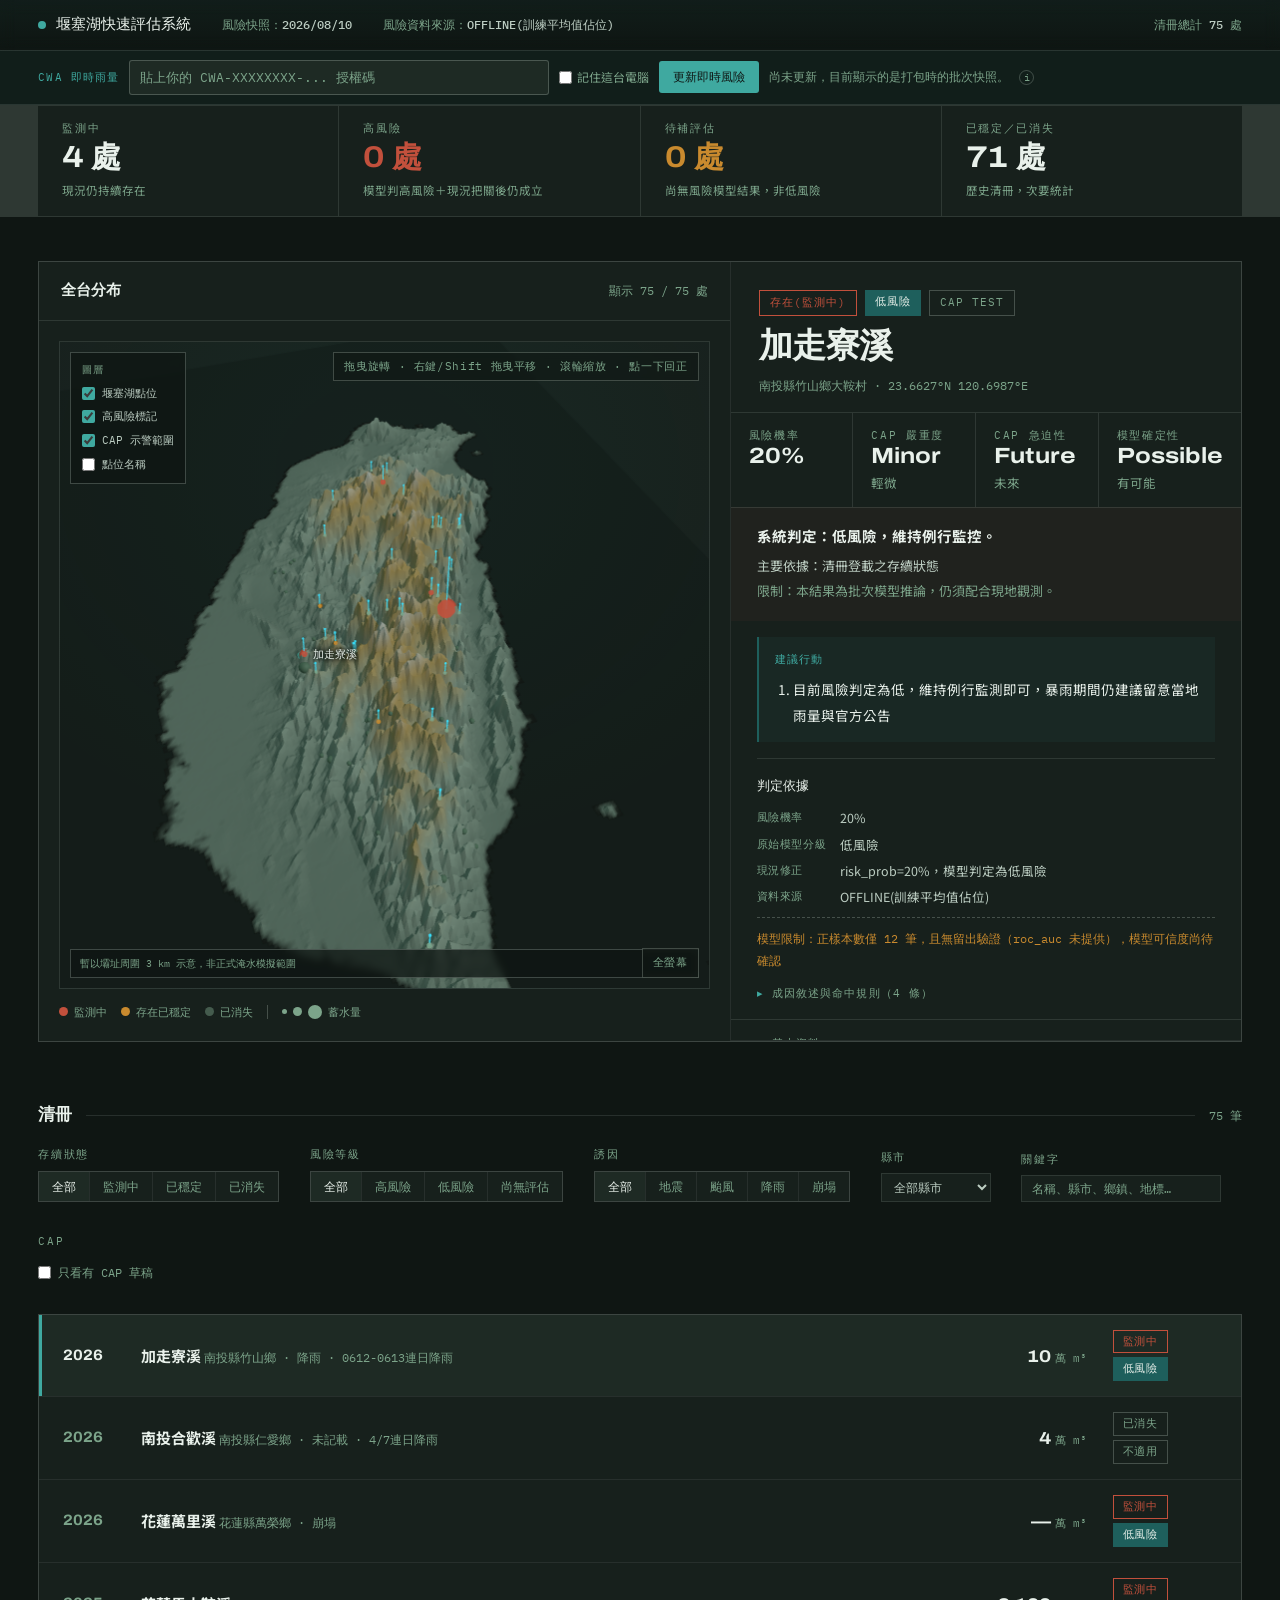
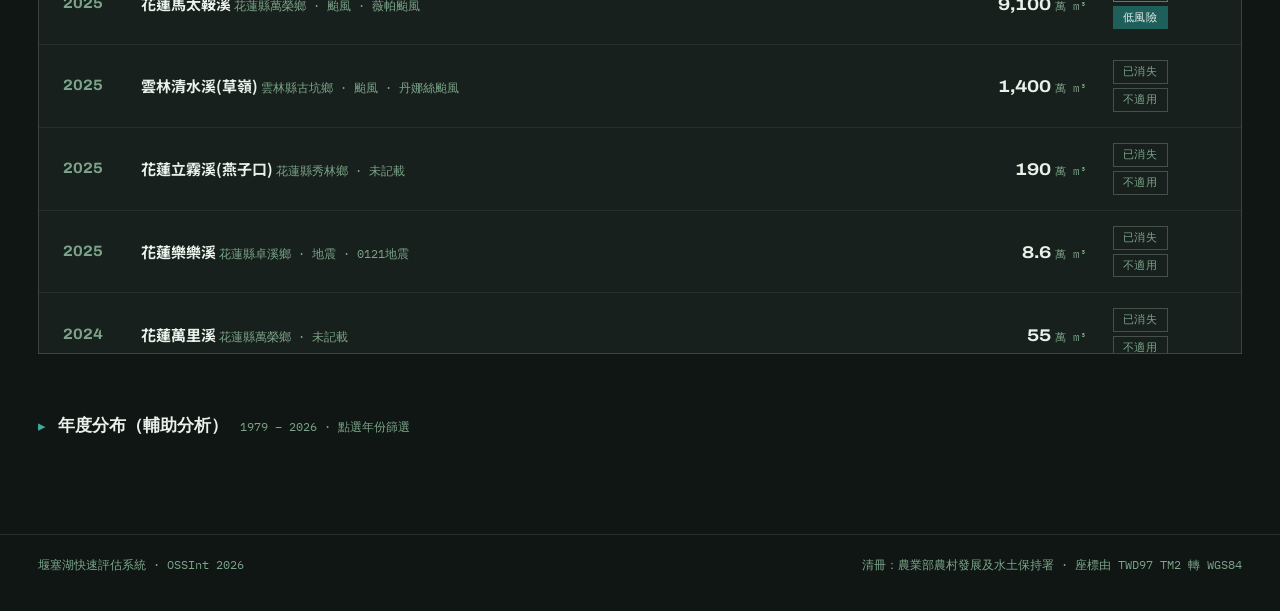
==== commit 19c205c8: "dashboard+model" ====
--- a/code/dashboard/index.html
+++ b/code/dashboard/index.html
@@ -11,16 +11,67 @@
 </head>
 <body>
 
-<!-- 狀態列 -->
+<!-- 第一層：系統名稱與資料狀態 -->
 <div class="statusbar">
   <div class="wrap">
-    <span class="sysname"><span class="pulse"></span>全台堰塞湖清冊</span>
-    <div class="stat"><span class="label">總計</span><b data-bind="countAll">—</b></div>
-    <div class="stat"><span class="label">監測中</span><b data-bind="countWatch">—</b></div>
-    <div class="stat"><span class="label">存在已穩定</span><b data-bind="countStable">—</b></div>
-    <div class="stat"><span class="label">已消失</span><b data-bind="countGone">—</b></div>
+    <span class="sysname"><span class="pulse"></span>堰塞湖快速評估系統</span>
+    <span class="stat-meta">風險快照：<b data-bind="riskSnapshotDate">—</b></span>
+    <span class="stat-meta">風險資料來源：<b data-bind="riskSource">農村水保署／ERA5-Land</b></span>
     <span class="spacer"></span>
-    <div class="stat"><span class="label">資料來源</span><b>農村水保署清冊</b></div>
+    <span class="stat-meta">清冊總計 <b data-bind="countAll">—</b> 處</span>
+  </div>
+</div>
+
+<!-- 即時雨量：在瀏覽器端直接呼叫 CWA API，金鑰只留在這台電腦（可選擇是否記住） -->
+<div class="livebar">
+  <div class="wrap livebar-inner">
+    <span class="livebar-label">CWA 即時雨量</span>
+    <input type="password" id="cwaKeyInput" class="livebar-input"
+           placeholder="貼上你的 CWA-XXXXXXXX-... 授權碼" autocomplete="off">
+    <label class="livebar-remember">
+      <input type="checkbox" id="cwaKeyRemember">記住這台電腦
+    </label>
+    <button class="livebar-btn" id="cwaFetchBtn" type="button">更新即時風險</button>
+    <span class="livebar-status" id="liveStatus">尚未更新，目前顯示的是打包時的批次快照。</span>
+    <span class="capbar-info" tabindex="0"
+          title="在你的瀏覽器裡直接呼叫 CWA 開放資料 API，金鑰只存在這台電腦（勾選「記住」才會寫進瀏覽器本機儲存），不會送到任何第三方伺服器。留空按「更新」會改用訓練平均值 offline 佔位。">i</span>
+  </div>
+</div>
+
+<!-- 第二層：全台風險概況 KPI -->
+<div class="kpi-bar">
+  <div class="wrap kpi-grid">
+    <div class="kpi-card">
+      <span class="label">監測中</span>
+      <b class="num" data-bind="countWatch">—</b>
+      <span class="sub">現況仍持續存在</span>
+    </div>
+    <div class="kpi-card kpi-danger">
+      <span class="label">高風險</span>
+      <b class="num" data-bind="countHighRisk">—</b>
+      <span class="sub">模型判高風險＋現況把關後仍成立</span>
+    </div>
+    <div class="kpi-card kpi-warning">
+      <span class="label">待補評估</span>
+      <b class="num" data-bind="countUnassessed">—</b>
+      <span class="sub">尚無風險模型結果，非低風險</span>
+    </div>
+    <div class="kpi-card">
+      <span class="label">已穩定／已消失</span>
+      <b class="num" data-bind="countStableOrGone">—</b>
+      <span class="sub">歷史清冊，次要統計</span>
+    </div>
+  </div>
+</div>
+
+<!-- CAP 示警橫幅：僅在有高風險湖泊時顯示 -->
+<div class="capbar" id="capBar" hidden>
+  <div class="wrap capbar-inner">
+    <span class="capbar-badge">CAP 示警</span>
+    <span class="capbar-text" data-bind="capBarText">—</span>
+    <span class="capbar-info" tabindex="0" title="批次風險快照，非現地實測，詳見各湖 CAP 區塊">i</span>
+    <button class="capbar-viewall" id="capBarViewAll" type="button">查看全部</button>
+    <div class="capbar-chips" id="capBarChips"></div>
   </div>
 </div>
 
@@ -36,17 +87,25 @@
       </div>
 
       <div class="map-stage">
-        <svg id="map" viewBox="0 0 460 780" role="img"
-             aria-label="台灣平面圖，標示歷年堰塞湖位置">
-          <defs>
-            <pattern id="grid" width="46" height="46" patternUnits="userSpaceOnUse">
-              <path d="M46 0 L0 0 0 46" fill="none" stroke="rgba(202,216,206,.07)" stroke-width="1"/>
-            </pattern>
-          </defs>
-          <rect x="0" y="0" width="460" height="780" fill="url(#grid)"/>
-          <g id="mapBase"></g>
-          <g id="mapMarkers"></g>
-        </svg>
+        <div class="map3d-wrap" id="map3dWrap">
+          <canvas id="map3dCanvas" aria-label="台灣立體地形圖，標示歷年堰塞湖位置" role="img"></canvas>
+          <div class="map3d-labels" id="map3dLabels"></div>
+
+          <div class="layer-control" role="group" aria-label="地圖圖層控制">
+            <span class="lc-title">圖層</span>
+            <label><input type="checkbox" id="layerPoints" checked>堰塞湖點位</label>
+            <label><input type="checkbox" id="layerHighRisk" checked>高風險標記</label>
+            <label><input type="checkbox" id="layerCapArea" checked>CAP 示警範圍</label>
+            <label><input type="checkbox" id="layerLabels">點位名稱</label>
+          </div>
+          <div class="cap-preview-note">暫以壩址周圍 3 km 示意，非正式淹水模擬範圍</div>
+
+          <div class="map-hover-card" id="mapHoverCard" hidden></div>
+
+          <button class="map3d-hint" id="map3dReset" type="button">拖曳旋轉 · 右鍵/Shift 拖曳平移 · 滾輪縮放 · 點一下回正</button>
+
+          <button class="map3d-fullscreen" id="map3dFullscreen" type="button" aria-label="全螢幕檢視地圖">全螢幕</button>
+        </div>
 
         <div class="map-legend">
           <span><i class="key k-watch"></i>監測中</span>
@@ -60,46 +119,46 @@
 
     <div class="panel detail-panel">
       <div class="detail-head">
-        <span class="grade" data-bind="status">—</span>
+        <div class="badges">
+          <span class="badge badge-status" data-bind="statusBadge">—</span>
+          <span class="badge badge-risk" data-bind="riskBadge" hidden></span>
+          <span class="badge badge-cap" hidden>CAP TEST</span>
+        </div>
         <h1 data-bind="name">—</h1>
         <span class="where" data-bind="where">—</span>
       </div>
 
-      <div class="readout">
-        <div class="cell">
-          <span class="label">蓄水量</span>
-          <div><span class="num" data-bind="volume">—</span><span class="unit">萬 m³</span></div>
-          <div class="sub" data-bind="volumeNote">—</div>
-        </div>
-        <div class="cell">
-          <span class="label">形成年度</span>
-          <div><span class="num" data-bind="year">—</span></div>
-          <div class="sub" data-bind="formed">—</div>
-        </div>
-        <div class="cell">
-          <span class="label">持續時間</span>
-          <div><span class="num" data-bind="duration">—</span><span class="unit" data-bind="durationUnit"></span></div>
-          <div class="sub" data-bind="durationNote">—</div>
-        </div>
-      </div>
-
-      <dl class="facts" id="facts"></dl>
-
-      <div class="narrative" id="narrative"></div>
-    </div>
-  </section>
-
-  <!-- 年度分布 -->
-  <section class="sec">
-    <div class="sec-head">
-      <h2>年度分布</h2>
-      <span class="rule"></span>
-      <span class="count">1979 – 2026 · 點選年份篩選</span>
-    </div>
-    <div class="panel timeline-panel">
-      <svg id="timeline" viewBox="0 0 1200 260" role="img"
-           aria-label="各年度堰塞湖形成數量長條圖"></svg>
-      <p class="map-note" data-bind="timelineNote">—</p>
+      <div class="decision-summary" id="decisionSummary"></div>
+
+      <div class="conclusion" id="conclusion"></div>
+
+      <div class="action-card" id="actionCard"></div>
+
+      <div class="evidence-card" id="evidenceCard"></div>
+
+      <details class="basic-facts">
+        <summary>基本資料</summary>
+        <div class="readout">
+          <div class="cell">
+            <span class="label">蓄水量</span>
+            <div><span class="num" data-bind="volume">—</span><span class="unit">萬 m³</span></div>
+            <div class="sub" data-bind="volumeNote">—</div>
+          </div>
+          <div class="cell">
+            <span class="label">形成年度</span>
+            <div><span class="num" data-bind="year">—</span></div>
+            <div class="sub" data-bind="formed">—</div>
+          </div>
+          <div class="cell">
+            <span class="label">持續時間</span>
+            <div><span class="num" data-bind="duration">—</span><span class="unit" data-bind="durationUnit"></span></div>
+            <div class="sub" data-bind="durationNote">—</div>
+          </div>
+        </div>
+        <dl class="facts" id="facts"></dl>
+      </details>
+
+      <div class="cap-block" id="capBlock"></div>
     </div>
   </section>
 
@@ -115,30 +174,71 @@
       <div class="filter-group" role="group" aria-label="依存續狀態篩選">
         <span class="label">存續狀態</span>
         <div class="filters">
-          <button class="filter is-on" data-kind="status" data-val="all">全部</button>
-          <button class="filter" data-kind="status" data-val="watch">監測中</button>
-          <button class="filter" data-kind="status" data-val="stable">已穩定</button>
-          <button class="filter" data-kind="status" data-val="gone">已消失</button>
+          <button class="filter is-on" type="button" data-kind="status" data-val="all">全部</button>
+          <button class="filter" type="button" data-kind="status" data-val="watch">監測中</button>
+          <button class="filter" type="button" data-kind="status" data-val="stable">已穩定</button>
+          <button class="filter" type="button" data-kind="status" data-val="gone">已消失</button>
+        </div>
+      </div>
+      <div class="filter-group" role="group" aria-label="依風險等級篩選">
+        <span class="label">風險等級</span>
+        <div class="filters">
+          <button class="filter is-on" type="button" data-kind="risk" data-val="all">全部</button>
+          <button class="filter" type="button" data-kind="risk" data-val="high">高風險</button>
+          <button class="filter" type="button" data-kind="risk" data-val="low">低風險</button>
+          <button class="filter" type="button" data-kind="risk" data-val="none">尚無評估</button>
         </div>
       </div>
       <div class="filter-group" role="group" aria-label="依誘因篩選">
         <span class="label">誘因</span>
         <div class="filters">
-          <button class="filter is-on" data-kind="cause" data-val="all">全部</button>
-          <button class="filter" data-kind="cause" data-val="quake">地震</button>
-          <button class="filter" data-kind="cause" data-val="typhoon">颱風</button>
-          <button class="filter" data-kind="cause" data-val="rain">降雨</button>
-          <button class="filter" data-kind="cause" data-val="slide">崩塌</button>
-        </div>
-      </div>
-      <button class="reset" id="resetBtn" hidden>清除篩選</button>
-    </div>
+          <button class="filter is-on" type="button" data-kind="cause" data-val="all">全部</button>
+          <button class="filter" type="button" data-kind="cause" data-val="quake">地震</button>
+          <button class="filter" type="button" data-kind="cause" data-val="typhoon">颱風</button>
+          <button class="filter" type="button" data-kind="cause" data-val="rain">降雨</button>
+          <button class="filter" type="button" data-kind="cause" data-val="slide">崩塌</button>
+        </div>
+      </div>
+      <div class="filter-group">
+        <span class="label">縣市</span>
+        <select id="countySelect" class="county-select" aria-label="依縣市篩選">
+          <option value="all">全部縣市</option>
+        </select>
+      </div>
+      <div class="filter-group">
+        <span class="label">關鍵字</span>
+        <input type="search" id="searchInput" class="search-input" placeholder="名稱、縣市、鄉鎮、地標…" aria-label="關鍵字搜尋">
+      </div>
+      <div class="filter-group">
+        <span class="label">CAP</span>
+        <label class="cap-toggle-label"><input type="checkbox" id="hasCapToggle">只看有 CAP 草稿</label>
+      </div>
+      <button class="reset" id="resetBtn" type="button" hidden>清除全部</button>
+    </div>
+
+    <div class="active-chips" id="activeChips"></div>
 
     <div class="lakes" id="lakeList"></div>
     <div class="empty" id="listEmpty" hidden>
       <b>沒有符合條件的紀錄</b>
-      放寬篩選條件，或清除年份選取。
-    </div>
+      放寬篩選條件，或按「清除全部」再試一次。
+    </div>
+  </section>
+
+  <!-- 年度分布：降級為輔助洞察，預設收合，不佔據第一屏 -->
+  <section class="sec">
+    <details class="timeline-sec">
+      <summary>
+        <h2 style="display:inline">年度分布（輔助分析）</h2>
+        <span class="count">1979 – 2026 · 點選年份篩選</span>
+      </summary>
+      <div class="panel timeline-panel">
+        <svg id="timeline" viewBox="0 0 1200 260" role="img"
+             aria-label="各年度堰塞湖形成數量長條圖"></svg>
+        <p class="map-note" data-bind="timelineNote">—</p>
+        <p class="insight-text">歷史高峰主要集中於重大地震與颱風事件年份。目前圖表反映清冊登載數量，不代表各年度災害嚴重程度。</p>
+      </div>
+    </details>
   </section>
 
 </main>
@@ -151,6 +251,12 @@
 </footer>
 
 <script src="data/lakes.js"></script>
+<script src="data/risk.js"></script>
+<script src="data/terrain.js"></script>
+<script src="cap.js"></script>
+<script src="vendor/three.min.js"></script>
+<script src="map3d.js"></script>
 <script src="app.js"></script>
+<script src="live.js"></script>
 </body>
-</html>
+</html>
--- a/code/dashboard/styles.css
+++ b/code/dashboard/styles.css
@@ -46,7 +46,7 @@
 .unit{font-family:var(--mono);font-size:12px;color:var(--moss);margin-left:6px}
 .sub{font-size:12.5px;color:var(--moss);margin-top:5px}
 
-/* ── 狀態列 ── */
+/* ── 頂部第一層：系統名稱與資料狀態 ── */
 .statusbar{
   border-bottom:1px solid var(--line);
   background:linear-gradient(180deg,rgba(63,169,160,.05),transparent);
@@ -66,13 +66,102 @@
   box-shadow:0 0 0 0 rgba(63,169,160,.6);animation:pulse 2.4s infinite;
 }
 @keyframes pulse{70%{box-shadow:0 0 0 9px rgba(63,169,160,0)}100%{box-shadow:0 0 0 0 rgba(63,169,160,0)}}
-.stat{display:flex;flex-direction:column;gap:1px}
-.stat b{font-family:var(--mono);font-size:13px;color:var(--fog);font-weight:500}
+.stat-meta{
+  font-family:var(--mono);font-size:12px;color:var(--moss);white-space:nowrap;
+}
+.stat-meta b{color:var(--fog);font-weight:500}
 .statusbar .spacer{flex:1}
+
+/* ── 即時雨量輸入列 ── */
+.livebar{
+  border-bottom:1px solid var(--line);
+  background:rgba(63,169,160,.05);
+}
+.livebar-inner{
+  display:flex;align-items:center;gap:10px;flex-wrap:wrap;
+  padding-top:9px;padding-bottom:9px;
+}
+.livebar-label{
+  font-family:var(--mono);font-size:11px;letter-spacing:.1em;
+  color:var(--jade);white-space:nowrap;
+}
+.livebar-input{
+  font:inherit;font-family:var(--mono);font-size:12.5px;
+  background:var(--raised);color:var(--snow);
+  border:1px solid var(--line-strong);border-radius:3px;
+  padding:6px 10px;min-width:260px;flex:1;max-width:420px;
+}
+.livebar-input::placeholder{color:var(--moss)}
+.livebar-input:focus{outline:none;border-color:var(--jade)}
+.livebar-remember{
+  font-size:12px;color:var(--moss);white-space:nowrap;
+  display:flex;align-items:center;gap:5px;cursor:pointer;
+}
+.livebar-btn{
+  font-family:var(--mono);font-size:12px;color:var(--abyss);
+  background:var(--jade);border-radius:3px;padding:6px 14px;
+  white-space:nowrap;transition:background .16s ease;
+}
+.livebar-btn:hover{background:var(--snow)}
+.livebar-status{
+  font-family:var(--mono);font-size:11.5px;color:var(--moss);
+}
+.livebar-status.live-busy{color:var(--ochre)}
+.livebar-status.live-ok{color:var(--jade)}
+.livebar-status.live-warn{color:var(--ochre)}
+.livebar-status.live-error{color:var(--clay)}
+
+/* ── 頂部第二層：全台風險概況 KPI ── */
+.kpi-bar{border-bottom:1px solid var(--line);background:var(--stone)}
+.kpi-grid{
+  display:grid;grid-template-columns:repeat(4,1fr);gap:1px;
+  background:var(--line);padding-top:1px;
+}
+.kpi-card{background:var(--stone);padding:14px clamp(14px,2vw,24px) 16px;display:flex;flex-direction:column;gap:4px}
+.kpi-card .num{font-size:clamp(21px,2.4vw,30px)}
+.kpi-card.kpi-danger .num{color:var(--clay)}
+.kpi-card.kpi-warning .num{color:var(--ochre)}
+.kpi-card .sub{font-size:11.5px;color:var(--moss)}
+@media (max-width:1199px){.kpi-grid{grid-template-columns:repeat(2,1fr)}}
+
+/* ── CAP 示警橫幅 ── */
+.capbar{
+  border-bottom:1px solid var(--clay);
+  background:linear-gradient(180deg,rgba(194,80,60,.14),transparent);
+}
+.capbar-inner{
+  display:flex;align-items:center;gap:14px;flex-wrap:wrap;
+  padding-top:10px;padding-bottom:10px;
+}
+.capbar-badge{
+  font-family:var(--mono);font-size:10.5px;letter-spacing:.14em;
+  color:var(--clay);border:1px solid var(--clay);padding:2px 9px;
+  white-space:nowrap;text-transform:uppercase;
+}
+.capbar-text{font-size:13.5px;color:var(--fog)}
+.capbar-info{
+  width:15px;height:15px;border-radius:50%;border:1px solid var(--line-strong);
+  color:var(--moss);font-family:var(--mono);font-size:10px;
+  display:inline-flex;align-items:center;justify-content:center;cursor:help;
+}
+.capbar-info:hover,.capbar-info:focus-visible{color:var(--fog);border-color:var(--jade)}
+.capbar-viewall{
+  font-family:var(--mono);font-size:11.5px;color:var(--jade);
+  border-bottom:1px solid var(--jade-dim);padding-bottom:1px;white-space:nowrap;
+}
+.capbar-viewall:hover{color:var(--snow);border-color:var(--snow)}
+.capbar-chips{display:flex;gap:8px;flex-wrap:wrap;margin-left:auto}
+.capbar-chip{
+  font-family:var(--mono);font-size:11.5px;color:var(--clay);
+  border:1px solid var(--clay);padding:2px 10px;transition:background .16s ease;
+}
+.capbar-chip:hover{background:rgba(194,80,60,.16);color:var(--snow)}
+
 
 /* ── 版面 ── */
 .board{
-  display:grid;grid-template-columns:minmax(300px,440px) 1fr;
+  display:grid;grid-template-columns:minmax(520px,1.15fr) minmax(420px,.85fr);
+  align-items:start;
   gap:1px;background:var(--line);border:1px solid var(--line);
   margin-top:clamp(24px,3.6vw,44px);
 }
@@ -87,33 +176,81 @@
 }
 .head-note{font-family:var(--mono);font-size:11.5px;color:var(--moss)}
 
-/* ── 地圖 ── */
+/* ── 地圖（3D 立體地形）── */
 .map-stage{padding:clamp(10px,1.6vw,20px)}
-#map{width:100%;height:auto;display:block;max-height:72vh}
-.coast{fill:#18211C;stroke:rgba(124,164,138,.55);stroke-width:1.4}
-.ridge{fill:rgba(124,164,138,.09);stroke:none}
-
-.marker{cursor:pointer}
-.marker circle.dot{stroke:#0F1613;stroke-width:1;transition:opacity .2s ease}
-.marker circle.halo{fill:none;stroke-width:1.4;opacity:0;transition:opacity .2s ease}
-.marker.s-watch  circle.dot{fill:var(--clay);fill-opacity:.85}
-.marker.s-watch  circle.halo{stroke:var(--clay)}
-.marker.s-stable circle.dot{fill:var(--ochre);fill-opacity:.8}
-.marker.s-stable circle.halo{stroke:var(--ochre)}
-.marker.s-gone   circle.dot{fill:var(--moss);fill-opacity:.4}
-.marker.s-gone   circle.halo{stroke:var(--moss)}
-.marker:hover circle.halo,
-.marker.is-active circle.halo,
-.marker:focus-visible circle.halo{opacity:1}
-.marker.is-active circle.dot{fill-opacity:1}
-.marker:focus-visible{outline:none}
-.marker.is-dim{opacity:.1;pointer-events:none}
-.marker text{
-  font-family:var(--mono);font-size:11px;fill:var(--snow);
-  opacity:0;transition:opacity .18s ease;paint-order:stroke;
-  stroke:#0F1613;stroke-width:3px;
-}
-.marker:hover text,.marker.is-active text{opacity:1}
+
+.map3d-wrap{
+  position:relative;width:100%;aspect-ratio:0.59;max-height:72vh;
+  background:radial-gradient(120% 100% at 50% 20%,rgba(63,169,160,.06),transparent 60%);
+  border:1px solid var(--line);overflow:hidden;
+}
+.map3d-wrap canvas{width:100%;height:100%;display:block;cursor:grab}
+.map3d-wrap.is-dragging canvas{cursor:grabbing}
+
+.map3d-labels{
+  position:absolute;inset:0;pointer-events:none;overflow:hidden;
+}
+.map3d-label{
+  position:absolute;top:0;left:0;transform:translate(-9999px,-9999px);
+  font-family:var(--mono);font-size:11px;color:var(--snow);
+  text-shadow:0 0 4px #0F1613,0 0 4px #0F1613,0 0 6px #0F1613;
+  white-space:nowrap;opacity:0;transition:opacity .18s ease;
+  margin-left:9px;margin-top:-6px;
+}
+.map3d-label.is-visible{opacity:1}
+.map3d-label.is-dim{opacity:0!important}
+
+.map3d-hint{
+  position:absolute;top:10px;right:10px;z-index:3;
+  font-family:var(--mono);font-size:10.5px;letter-spacing:.06em;color:var(--moss);
+  border:1px solid var(--line-strong);background:rgba(15,22,19,.55);
+  padding:5px 10px;backdrop-filter:blur(3px);transition:color .16s ease,border-color .16s ease;
+}
+.map3d-hint:hover{color:var(--snow);border-color:var(--jade-dim)}
+
+.map3d-fullscreen{
+  position:absolute;right:10px;bottom:10px;z-index:3;
+  font-family:var(--mono);font-size:10.5px;letter-spacing:.06em;color:var(--moss);
+  border:1px solid var(--line-strong);background:rgba(15,22,19,.55);
+  padding:5px 10px;backdrop-filter:blur(3px);transition:color .16s ease,border-color .16s ease;
+}
+.map3d-fullscreen:hover{color:var(--snow);border-color:var(--jade-dim)}
+.map3d-wrap.is-fullscreen{background:var(--abyss)}
+.map3d-fallback{
+  padding:24px;font-size:13px;color:var(--moss);line-height:1.8;
+  display:flex;align-items:center;height:100%;
+}
+
+/* 圖層控制（任務六） */
+.layer-control{
+  position:absolute;top:10px;left:10px;z-index:2;
+  background:rgba(15,22,19,.72);border:1px solid var(--line-strong);
+  padding:9px 11px;font-family:var(--mono);font-size:11px;color:var(--fog);
+  backdrop-filter:blur(3px);
+}
+.layer-control .lc-title{
+  color:var(--moss);letter-spacing:.1em;font-size:9.5px;text-transform:uppercase;
+  margin-bottom:6px;display:block;
+}
+.layer-control label{display:flex;align-items:center;gap:7px;margin-top:5px;cursor:pointer;white-space:nowrap}
+.layer-control input{accent-color:var(--jade)}
+
+/* CAP 示警範圍示意提醒（避免被誤認為正式淹水模擬） */
+.cap-preview-note{
+  position:absolute;bottom:10px;left:10px;right:10px;z-index:2;
+  font-family:var(--mono);font-size:10px;color:var(--moss);
+  background:rgba(15,22,19,.72);border:1px solid var(--line-strong);
+  padding:5px 9px;backdrop-filter:blur(3px);
+}
+
+/* 地圖 hover 資訊卡（任務十一）：只放摘要，不放完整 CAP 內容 */
+.map-hover-card{
+  position:absolute;top:0;left:0;z-index:3;pointer-events:none;
+  background:rgba(15,22,19,.92);border:1px solid var(--line-strong);
+  padding:10px 12px;min-width:150px;
+}
+.map-hover-card .hc-name{font-weight:700;color:var(--snow);font-size:13px;margin-bottom:3px}
+.map-hover-card .hc-meta{font-family:var(--mono);font-size:11px;color:var(--moss);line-height:1.7}
 
 .map-legend{
   display:flex;align-items:center;gap:14px;flex-wrap:wrap;
@@ -131,24 +268,79 @@
 .map-note{font-family:var(--mono);font-size:11px;color:var(--moss);margin-top:12px}
 
 /* ── 詳情 ── */
-.detail-panel{display:flex;flex-direction:column}
+.detail-panel{
+  display:flex;flex-direction:column;
+  max-height:calc(72vh + 130px);overflow-y:auto;
+}
 .detail-head{
-  display:flex;align-items:flex-end;gap:16px;flex-wrap:wrap;
-  padding:clamp(18px,2.4vw,28px) clamp(16px,2.2vw,28px) 18px;
-}
-.grade{
-  font-family:var(--mono);font-size:11px;letter-spacing:.14em;
-  border:1px solid var(--line-strong);color:var(--moss);
-  padding:3px 10px;align-self:center;white-space:nowrap;
-}
-.grade.s-watch{border-color:var(--clay);color:var(--clay)}
-.grade.s-stable{border-color:var(--ochre);color:var(--ochre)}
+  padding:clamp(18px,2.4vw,28px) clamp(16px,2.2vw,28px) 16px;
+}
+.badges{display:flex;gap:8px;flex-wrap:wrap;margin-bottom:10px}
+.badge{
+  font-family:var(--mono);font-size:10.5px;letter-spacing:.1em;
+  padding:3px 10px;white-space:nowrap;
+}
+/* 存續狀態：外框標籤 */
+.badge-status{border:1px solid var(--line-strong);color:var(--moss)}
+.badge-status.s-watch{border-color:var(--clay);color:var(--clay)}
+.badge-status.s-stable{border-color:var(--ochre);color:var(--ochre)}
+/* 風險等級：實心標籤，與存續狀態視覺區隔開來 */
+.badge-risk.is-high{background:var(--clay);color:var(--snow)}
+.badge-risk.is-low{background:var(--jade-dim);color:var(--snow)}
+.badge-risk.is-none{border:1px solid var(--ochre);color:var(--ochre)}
+.badge-risk.is-na{border:1px solid var(--line-strong);color:var(--moss)}
+/* CAP TEST：中性小標，避免與風險等級搶視覺 */
+.badge-cap{border:1px solid var(--line-strong);color:var(--moss)}
 .detail-head h1{
   font-family:var(--wide);font-variation-settings:'wdth' 108,'wght' 700;
-  font-size:clamp(23px,3.2vw,38px);color:var(--snow);line-height:1.15;
-  letter-spacing:-.01em;
-}
-.where{font-family:var(--mono);font-size:12px;color:var(--moss);padding-bottom:5px}
+  font-size:clamp(22px,3vw,34px);color:var(--snow);line-height:1.2;
+  letter-spacing:-.01em;margin-bottom:4px;
+}
+.where{font-family:var(--mono);font-size:12px;color:var(--moss)}
+
+/* 快速決策摘要 */
+.decision-summary{display:grid;grid-template-columns:repeat(4,1fr);border-top:1px solid var(--line)}
+.decision-summary .cell{padding:14px clamp(10px,1.6vw,18px);border-right:1px solid var(--line)}
+.decision-summary .cell:last-child{border-right:none}
+.decision-summary .num{font-size:clamp(18px,2vw,22px)}
+.decision-summary .num.risk-high{color:var(--clay)}
+
+/* 系統結論 */
+.conclusion{padding:16px clamp(16px,2.2vw,26px);border-top:1px solid var(--line);background:rgba(194,80,60,.05)}
+.conclusion .line1{font-weight:700;color:var(--snow);font-size:14.5px;margin-bottom:6px}
+.conclusion .line2,.conclusion .line3{font-size:13px;color:var(--fog);margin-bottom:3px}
+.conclusion .line3{color:var(--moss)}
+
+/* 建議行動卡 */
+.action-card{margin:16px clamp(16px,2.2vw,26px);padding:14px 16px;border-left:2px solid var(--jade-dim);background:rgba(63,169,160,.06)}
+.action-card .at{font-family:var(--mono);font-size:10.5px;letter-spacing:.1em;color:var(--jade);text-transform:uppercase;margin-bottom:8px;display:block}
+.action-card ol{margin-left:18px;font-size:13.5px;color:var(--snow);line-height:1.9}
+
+/* 判定依據與限制卡 */
+.evidence-card{margin:0 clamp(16px,2.2vw,26px) 16px;border-top:1px solid var(--line);padding-top:16px}
+.evidence-card .et{
+  font-family:var(--wide);font-variation-settings:'wdth' 105,'wght' 700;
+  font-size:13px;color:var(--snow);margin-bottom:10px;
+}
+.evidence-row{display:grid;grid-template-columns:auto 1fr;gap:5px 14px;font-size:12.5px;margin-bottom:10px}
+.evidence-row dt{color:var(--moss);font-family:var(--mono);font-size:10.5px;letter-spacing:.06em;white-space:nowrap;padding-top:2px}
+.evidence-row dd{color:var(--fog)}
+.evidence-list{margin-left:14px;color:var(--fog);font-size:13px;line-height:1.8}
+.limitation-note{
+  font-family:var(--mono);font-size:11.5px;color:var(--ochre);
+  border-top:1px dashed var(--line-strong);margin-top:10px;padding-top:10px;line-height:1.9;
+}
+
+/* 基本資料：收合區塊，套用與 narr-rules 一致的展開樣式 */
+.basic-facts{border-top:1px solid var(--line);padding:14px clamp(16px,2.2vw,26px)}
+.basic-facts summary{
+  font-family:var(--mono);font-size:11px;letter-spacing:.1em;
+  color:var(--moss);cursor:pointer;list-style:none;
+}
+.basic-facts summary::before{content:"▸ ";color:var(--jade)}
+.basic-facts[open] summary::before{content:"▾ "}
+.basic-facts summary:hover{color:var(--fog)}
+.basic-facts .readout{margin-top:12px}
 
 .readout{display:grid;grid-template-columns:repeat(3,1fr);border-top:1px solid var(--line)}
 .readout .cell{padding:18px clamp(14px,2vw,24px);border-right:1px solid var(--line)}
@@ -174,6 +366,22 @@
 .facts dd.muted{color:var(--moss)}
 
 /* ── 年度分布 ── */
+/* ── 年度分布：收合為輔助洞察（任務十），summary 的展開視覺沿用 narr-rules 邏輯 ── */
+.timeline-sec summary{
+  cursor:pointer;list-style:none;display:flex;align-items:baseline;gap:12px;flex-wrap:wrap;
+  padding-bottom:16px;
+}
+.timeline-sec summary::before{content:"▸ ";color:var(--jade);font-family:var(--mono)}
+.timeline-sec[open] summary::before{content:"▾ "}
+.timeline-sec summary h2{
+  font-family:var(--wide);font-variation-settings:'wdth' 105,'wght' 600;
+  font-size:17px;color:var(--snow);
+}
+.timeline-sec summary:hover h2{color:var(--fog)}
+.timeline-sec summary:focus-visible{outline:1px solid var(--jade);outline-offset:2px}
+.timeline-sec summary .count{font-family:var(--mono);font-size:11.5px;color:var(--moss)}
+.insight-text{font-size:12.5px;color:var(--moss);margin-top:12px;line-height:1.8;max-width:64ch}
+
 .timeline-panel{padding:clamp(16px,2vw,24px)}
 #timeline{width:100%;height:auto;display:block}
 .tl-bar{cursor:pointer;transition:opacity .18s ease}
@@ -216,6 +424,33 @@
 }
 .reset:hover{color:var(--snow);border-color:var(--snow)}
 
+.county-select{
+  background:var(--stone);border:1px solid var(--line);color:var(--fog);
+  font-family:var(--mono);font-size:11.5px;padding:5px 8px;min-width:110px;
+}
+.county-select:focus-visible{outline:1px solid var(--jade);outline-offset:-1px}
+
+.search-input{
+  background:var(--stone);border:1px solid var(--line);color:var(--fog);
+  font-family:var(--mono);font-size:11.5px;padding:5px 10px;min-width:200px;
+}
+.search-input::placeholder{color:var(--moss)}
+.search-input:focus-visible{outline:1px solid var(--jade);outline-offset:-1px}
+
+.cap-toggle-label{
+  display:flex;align-items:center;gap:7px;font-family:var(--mono);font-size:11.5px;
+  color:var(--moss);cursor:pointer;white-space:nowrap;padding:5px 0;
+}
+.cap-toggle-label input{accent-color:var(--jade)}
+
+/* 已啟用篩選條件的 chips，個別可清除 + 統一的「清除全部」按鈕 */
+.active-chips{display:flex;gap:8px;flex-wrap:wrap;margin:-6px 0 16px}
+.chip{
+  font-family:var(--mono);font-size:11px;color:var(--jade);
+  border:1px solid var(--jade-dim);padding:3px 10px;transition:background .16s ease;
+}
+.chip:hover{background:rgba(63,169,160,.12);color:var(--snow)}
+
 /* ── 區段 ── */
 .sec{margin-top:clamp(32px,4.6vw,60px)}
 .sec-head{display:flex;align-items:center;gap:14px;margin-bottom:16px}
@@ -231,13 +466,14 @@
   max-height:640px;overflow-y:auto}
 .lake{
   background:var(--stone);padding:15px clamp(14px,2vw,24px);width:100%;
-  display:grid;grid-template-columns:52px 1fr minmax(90px,auto) minmax(96px,auto);
+  display:grid;grid-template-columns:52px 1fr minmax(90px,auto) minmax(104px,auto);
   gap:clamp(12px,2vw,26px);align-items:center;text-align:left;
   transition:background .16s ease;
 }
 .lake:hover{background:var(--raised)}
 .lake:focus-visible{outline:none;box-shadow:inset 0 0 0 1px var(--jade)}
 .lake.is-active{background:var(--raised);box-shadow:inset 3px 0 0 var(--jade)}
+.lake.is-preview{background:var(--raised);box-shadow:inset 2px 0 0 var(--moss)}
 .lake .yr{
   font-family:var(--wide);font-variation-settings:'wdth' 108,'wght' 700;
   font-size:15px;color:var(--moss);font-feature-settings:'tnum';
@@ -248,6 +484,7 @@
 .lake .vol{text-align:right}
 .lake .vol .num{font-size:17px}
 .lake .vol .u{font-family:var(--mono);font-size:10.5px;color:var(--moss);margin-left:4px}
+.pills{display:flex;flex-direction:column;gap:4px;align-items:flex-start}
 .pill{
   font-family:var(--mono);font-size:10.5px;letter-spacing:.08em;
   padding:2px 9px;border:1px solid var(--line-strong);color:var(--moss);
@@ -255,9 +492,12 @@
 }
 .pill.s-watch{border-color:var(--clay);color:var(--clay)}
 .pill.s-stable{border-color:var(--ochre);color:var(--ochre)}
-
-/* ── 成因敘述 ── */
-.narrative{border-top:1px solid var(--line);padding:clamp(16px,2.2vw,26px)}
+.pill.risk-pill.is-high{background:var(--clay);color:var(--snow);border-color:var(--clay)}
+.pill.risk-pill.is-low{background:var(--jade-dim);color:var(--snow);border-color:var(--jade-dim)}
+.pill.risk-pill.is-none{border-color:var(--ochre);color:var(--ochre)}
+.pill.risk-pill.is-na{border-color:var(--line-strong);color:var(--moss)}
+
+/* ── 成因敘述（重用於判定依據卡與 CAP 技術層的展開區塊）── */
 .narr-text{font-size:14.5px;line-height:1.95;color:var(--fog);max-width:60ch}
 .narr-empty{font-size:13.5px;color:var(--moss)}
 .narr-rules{margin-top:14px}
@@ -276,6 +516,61 @@
 }
 .narr-rules li::before{content:"·";position:absolute;left:2px;color:var(--jade-dim)}
 
+/* ── CAP 示警草稿（詳情面板） ── */
+.cap-block{border-top:1px solid var(--line);padding:clamp(16px,2.2vw,26px)}
+.cap-summary-card{
+  border:1px solid var(--line-strong);background:rgba(255,255,255,.02);
+  padding:14px 16px;
+}
+.cs-head{display:flex;align-items:center;gap:10px;margin-bottom:10px}
+.cs-title{
+  font-family:var(--wide);font-variation-settings:'wdth' 105,'wght' 700;
+  font-size:13.5px;color:var(--snow);
+}
+.cap-status-test{
+  font-family:var(--mono);font-size:10px;letter-spacing:.1em;
+  color:var(--abyss);background:var(--ochre);padding:2px 8px;text-transform:uppercase;
+}
+.cs-row{font-size:13px;color:var(--fog);margin-bottom:4px}
+.cs-row b{color:var(--snow);font-weight:500}
+.cap-primary-actions{display:flex;gap:10px;flex-wrap:wrap;margin-top:12px}
+.cap-btn{
+  font-family:var(--mono);font-size:11.5px;padding:6px 14px;
+  border:1px solid var(--jade-dim);color:var(--jade);transition:background .16s ease;
+}
+.cap-btn:hover{background:rgba(63,169,160,.12);color:var(--snow)}
+.cap-btn:disabled{border-color:var(--line-strong);color:var(--moss);cursor:not-allowed}
+.cap-btn.ghost{border-color:var(--line-strong);color:var(--moss)}
+.cap-btn.ghost:hover{color:var(--fog);background:transparent}
+.cap-disclaimer{font-family:var(--mono);font-size:10.5px;color:var(--moss);margin-top:10px}
+
+/* 技術層：沿用 .narr-rules 的展開視覺，內縮一層以呈現層級 */
+.cap-tech{margin-top:14px;border-top:1px solid var(--line);padding-top:12px}
+
+.cap-fields{
+  display:grid;grid-template-columns:auto 1fr;column-gap:16px;row-gap:6px;
+  margin-bottom:14px;padding:12px 14px;border:1px solid var(--line);
+  background:rgba(255,255,255,.02);
+}
+.cap-field{display:contents}
+.cap-field dt{
+  font-family:var(--mono);font-size:11px;letter-spacing:.06em;color:var(--moss);
+  white-space:nowrap;padding-top:1px;
+}
+.cap-field dd{margin:0;font-size:13px;color:var(--fog)}
+
+.cap-text-block{margin-bottom:12px}
+.cap-text-label{
+  display:block;font-family:var(--mono);font-size:10.5px;letter-spacing:.1em;
+  text-transform:uppercase;color:var(--moss);margin-bottom:3px;
+}
+.cap-desc{font-size:13.5px;line-height:1.9;color:var(--fog);max-width:62ch;margin:0}
+.cap-instruction{
+  font-size:13.5px;line-height:1.9;color:var(--snow);max-width:62ch;margin:0;
+  padding:10px 12px;border-left:2px solid var(--jade-dim);background:rgba(63,169,160,.06);
+}
+.cap-basis{margin-bottom:14px}
+
 .empty{
   padding:30px;text-align:center;color:var(--moss);font-size:14px;
   border:1px dashed var(--line-strong);background:var(--stone);
@@ -290,23 +585,46 @@
 }
 
 /* ── 響應式 ── */
-@media (max-width:1100px){
+/* 平板 768～1199px：地圖與詳情改上下排列，地圖在前 */
+@media (max-width:1199px){
   .board{grid-template-columns:1fr}
-  #map{max-height:54vh}
+  .detail-panel{max-height:none;overflow-y:visible}
+}
+/* 手機 <768px：地圖高度控制在 55~65vh 之間 */
+@media (max-width:767px){
+  .map3d-wrap{max-height:60vh}
+  .filterbar{gap:14px}
+  .search-input{min-width:0;flex:1}
 }
 @media (max-width:860px){
   .lake{grid-template-columns:44px 1fr;row-gap:10px}
   .lake .vol{text-align:left;grid-column:2}
-  .pill{grid-column:2}
+  .pills{grid-column:2;flex-direction:row;flex-wrap:wrap}
   .facts{grid-template-columns:1fr}
   .facts dt{border-bottom:none;padding-bottom:0}
   .facts dd{padding-left:clamp(12px,1.6vw,20px)}
+  .cap-fields{grid-template-columns:1fr}
+  .cap-field dt{padding-top:6px}
 }
 @media (max-width:720px){
   .readout{grid-template-columns:1fr}
   .readout .cell{border-right:none;border-bottom:1px solid var(--line)}
   .readout .cell:last-child{border-bottom:none}
+  .decision-summary{grid-template-columns:repeat(2,1fr)}
+  .decision-summary .cell:nth-child(2){border-right:none}
+  .decision-summary .cell:nth-child(3),.decision-summary .cell:nth-child(4){border-top:1px solid var(--line)}
 }
 @media (prefers-reduced-motion:reduce){
   *{animation:none!important;transition:none!important}
 }
+
+/* ── 短暫成功提示（任務十三，例如 CAP XML 下載完成）── */
+.toast{
+  position:fixed;left:50%;bottom:28px;z-index:100;
+  transform:translate(-50%,12px);opacity:0;
+  background:var(--raised);border:1px solid var(--jade-dim);color:var(--snow);
+  font-family:var(--mono);font-size:12.5px;padding:9px 16px;
+  transition:opacity .2s ease,transform .2s ease;
+  pointer-events:none;
+}
+.toast.is-visible{opacity:1;transform:translate(-50%,0)}
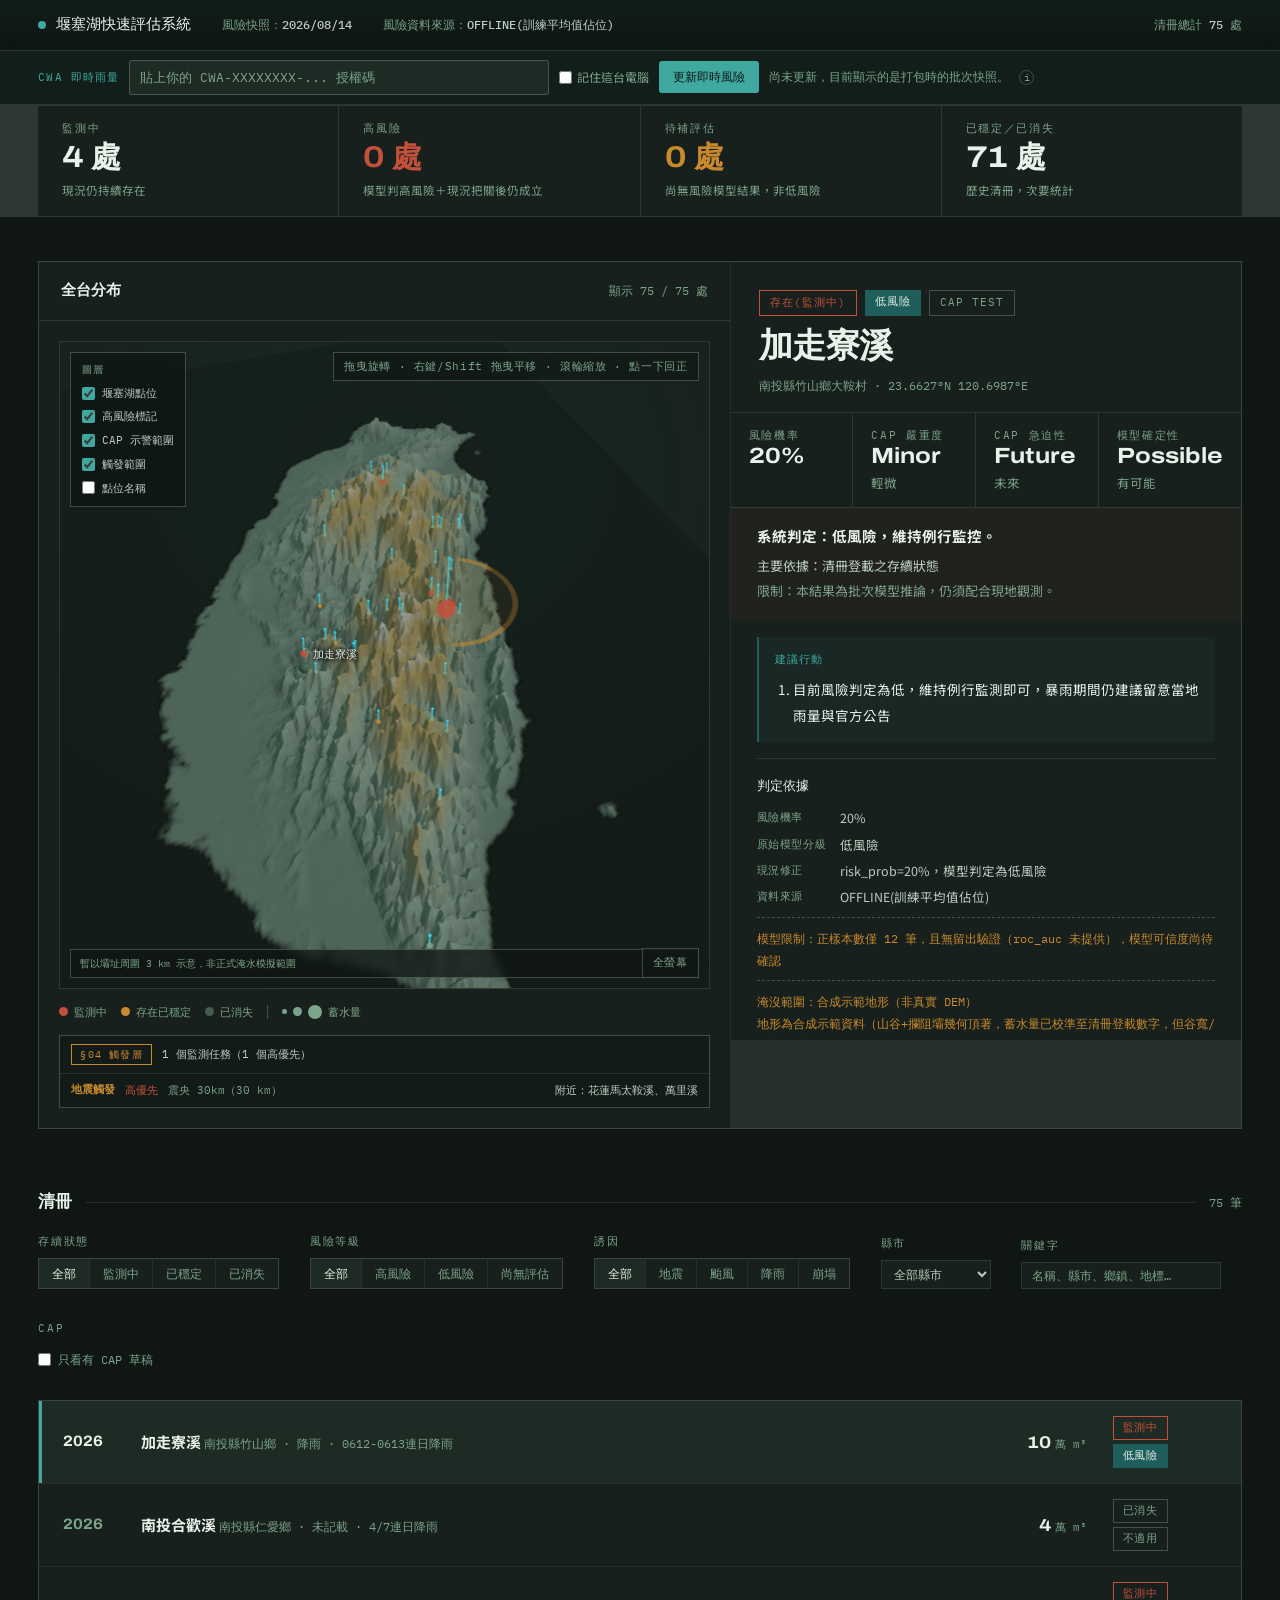
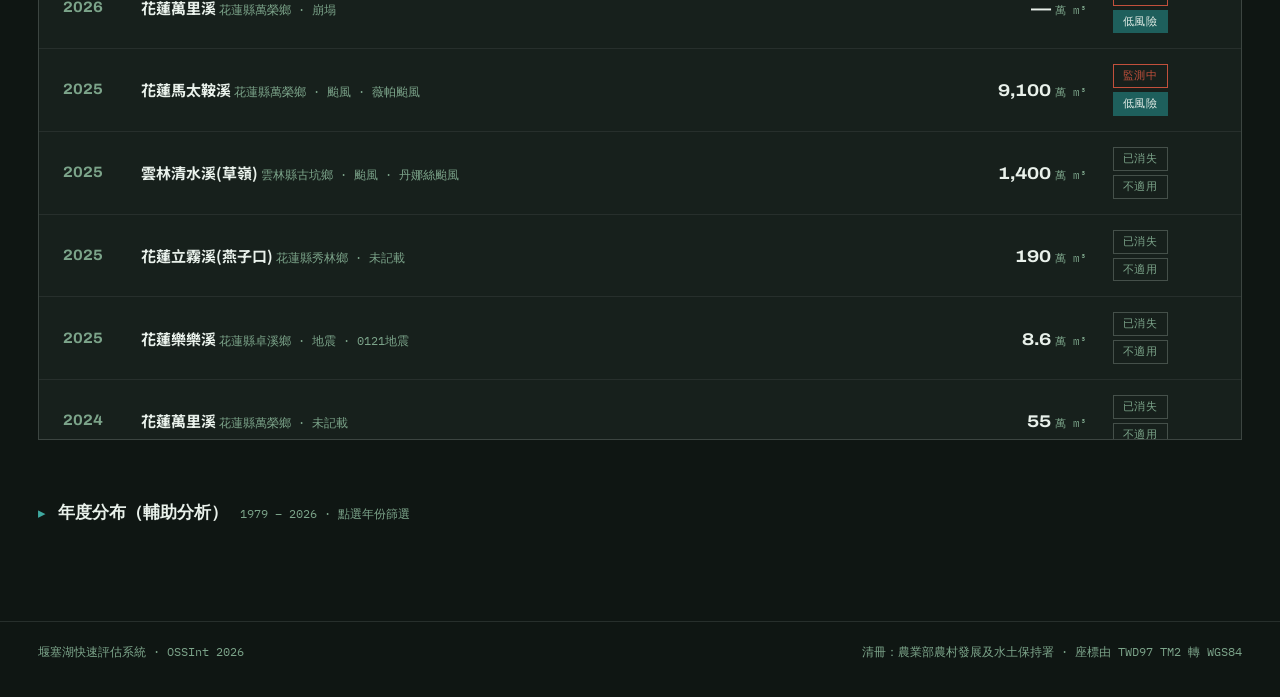
==== commit efbabb02: "data" ====
--- a/code/dashboard/index.html
+++ b/code/dashboard/index.html
@@ -96,6 +96,7 @@
             <label><input type="checkbox" id="layerPoints" checked>堰塞湖點位</label>
             <label><input type="checkbox" id="layerHighRisk" checked>高風險標記</label>
             <label><input type="checkbox" id="layerCapArea" checked>CAP 示警範圍</label>
+            <label><input type="checkbox" id="layerTriggerAreas" checked>觸發範圍</label>
             <label><input type="checkbox" id="layerLabels">點位名稱</label>
           </div>
           <div class="cap-preview-note">暫以壩址周圍 3 km 示意，非正式淹水模擬範圍</div>
@@ -114,6 +115,14 @@
           <span class="sep"></span>
           <span class="scale"><i class="key sz-s"></i><i class="key sz-m"></i><i class="key sz-l"></i>蓄水量</span>
         </div>
+
+        <div class="trigger-panel" id="triggerPanel" hidden>
+          <div class="tp-head">
+            <span class="tp-badge">§04 觸發層</span>
+            <span class="tp-text" data-bind="triggerSummary">—</span>
+          </div>
+          <div class="trigger-list" id="triggerList"></div>
+        </div>
       </div>
     </div>
 
@@ -135,6 +144,8 @@
       <div class="action-card" id="actionCard"></div>
 
       <div class="evidence-card" id="evidenceCard"></div>
+
+      <div class="evidence-card" id="forecastCard"></div>
 
       <details class="basic-facts">
         <summary>基本資料</summary>
@@ -252,6 +263,9 @@
 
 <script src="data/lakes.js"></script>
 <script src="data/risk.js"></script>
+<script src="data/inundation.js"></script>
+<script src="data/forecast.js"></script>
+<script src="data/trigger_tasks.js"></script>
 <script src="data/terrain.js"></script>
 <script src="cap.js"></script>
 <script src="vendor/three.min.js"></script>
--- a/code/dashboard/styles.css
+++ b/code/dashboard/styles.css
@@ -266,6 +266,39 @@
 .scale .sz-m{width:9px;height:9px;background:var(--moss)}
 .scale .sz-l{width:14px;height:14px;background:var(--moss)}
 .map-note{font-family:var(--mono);font-size:11px;color:var(--moss);margin-top:12px}
+
+/* ── 觸發事件面板（§04 觸發層，pipeline.trigger.service 產生的 trigger_tasks.js）── */
+.trigger-panel{
+  margin-top:14px;border:1px solid var(--line-strong);background:rgba(15,22,19,.5);
+}
+.tp-head{
+  display:flex;align-items:center;gap:10px;flex-wrap:wrap;
+  padding:8px 11px;border-bottom:1px solid var(--line);
+}
+.tp-badge{
+  font-family:var(--mono);font-size:10px;letter-spacing:.12em;color:var(--ochre);
+  border:1px solid var(--ochre);padding:1px 8px;text-transform:uppercase;white-space:nowrap;
+}
+.tp-text{font-family:var(--mono);font-size:11px;color:var(--fog)}
+.trigger-list{display:flex;flex-direction:column}
+.trigger-item{
+  display:flex;align-items:center;gap:10px;flex-wrap:wrap;
+  padding:7px 11px;border-bottom:1px solid var(--line);cursor:pointer;
+  font-family:var(--mono);font-size:11px;color:var(--moss);
+  transition:background .14s ease;
+}
+.trigger-item:last-child{border-bottom:none}
+.trigger-item:hover{background:rgba(201,138,46,.10)}
+.trigger-item.is-active{background:rgba(201,138,46,.16);color:var(--snow)}
+.trigger-item .ti-type{color:var(--ochre);font-weight:600}
+.trigger-item .ti-priority-high{color:var(--clay)}
+.trigger-item .ti-nearby{color:var(--fog);margin-left:auto;text-align:right}
+.trigger-detail{
+  padding:9px 11px 11px;border-bottom:1px solid var(--line);
+  font-family:var(--sans);font-size:12px;color:var(--fog);line-height:1.7;
+}
+.trigger-detail .td-line{margin-bottom:4px}
+.trigger-detail .td-mono{font-family:var(--mono);font-size:11px;color:var(--moss)}
 
 /* ── 詳情 ── */
 .detail-panel{
